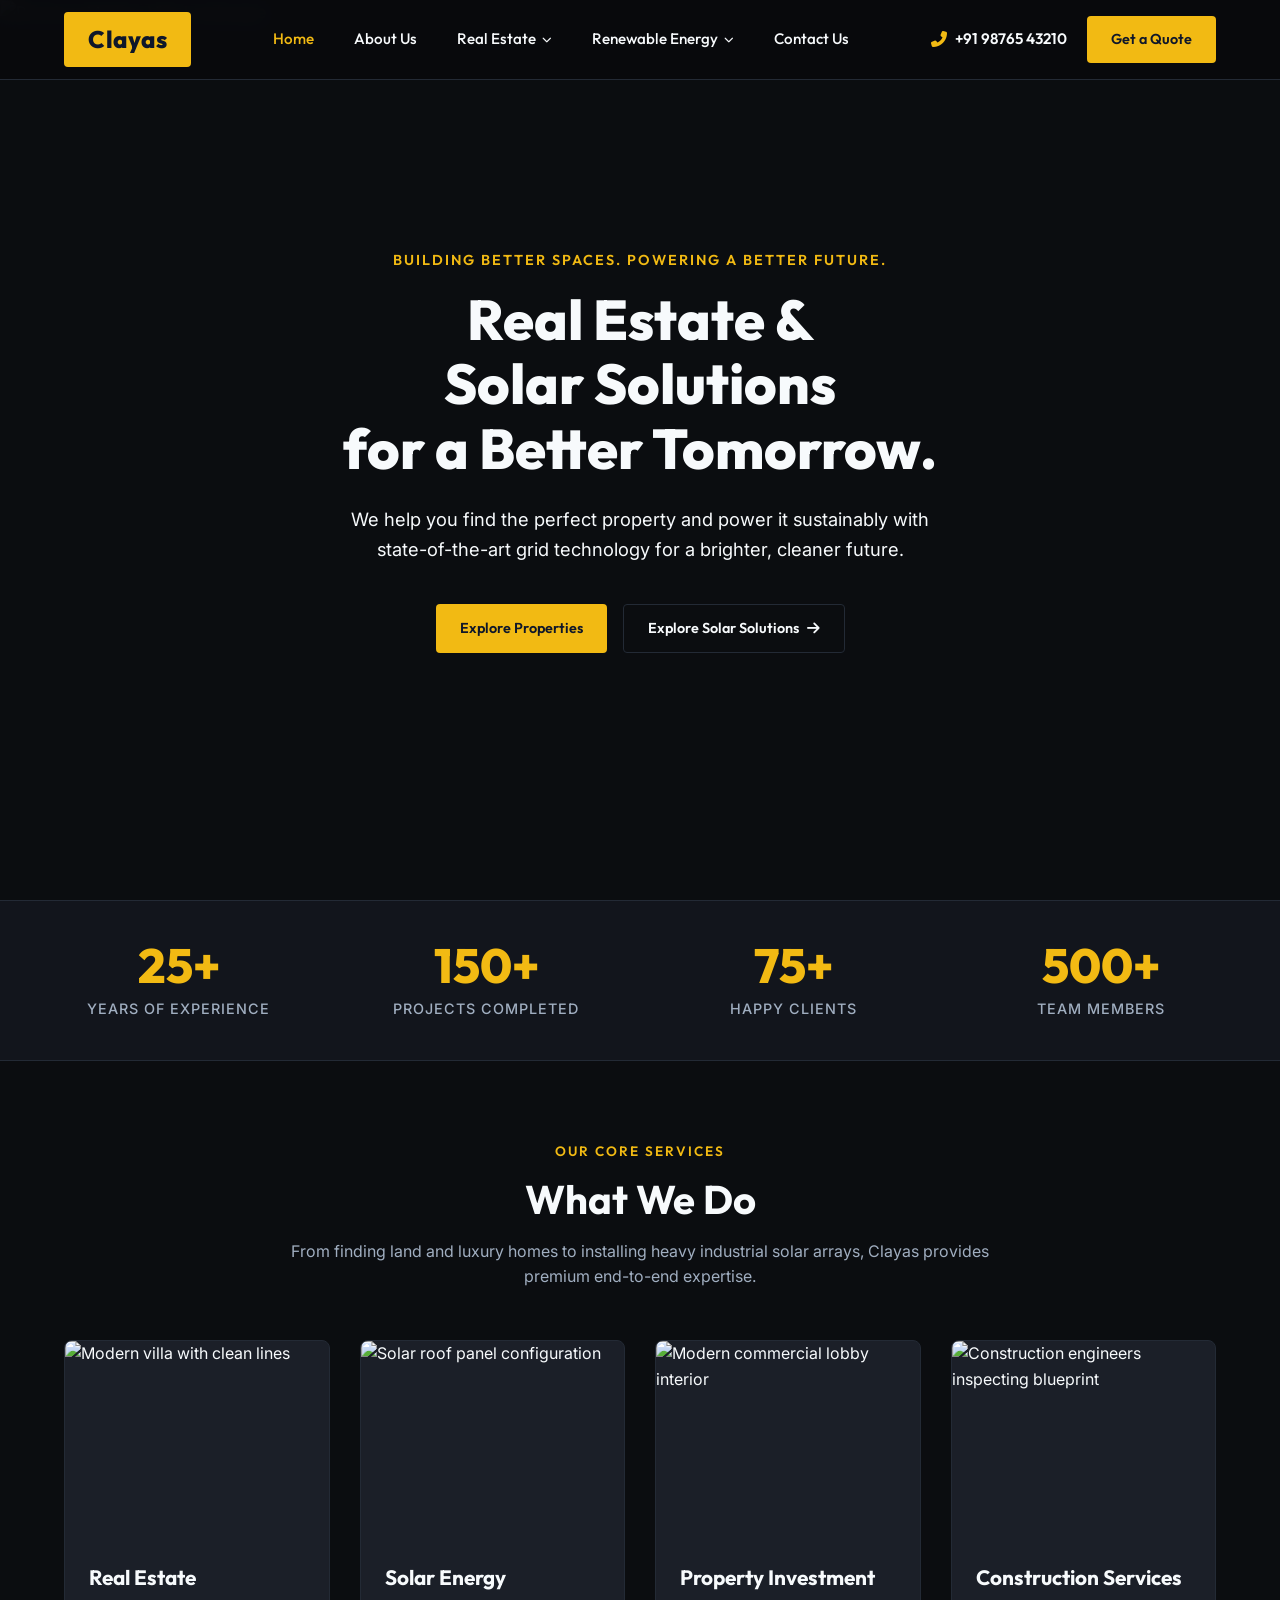
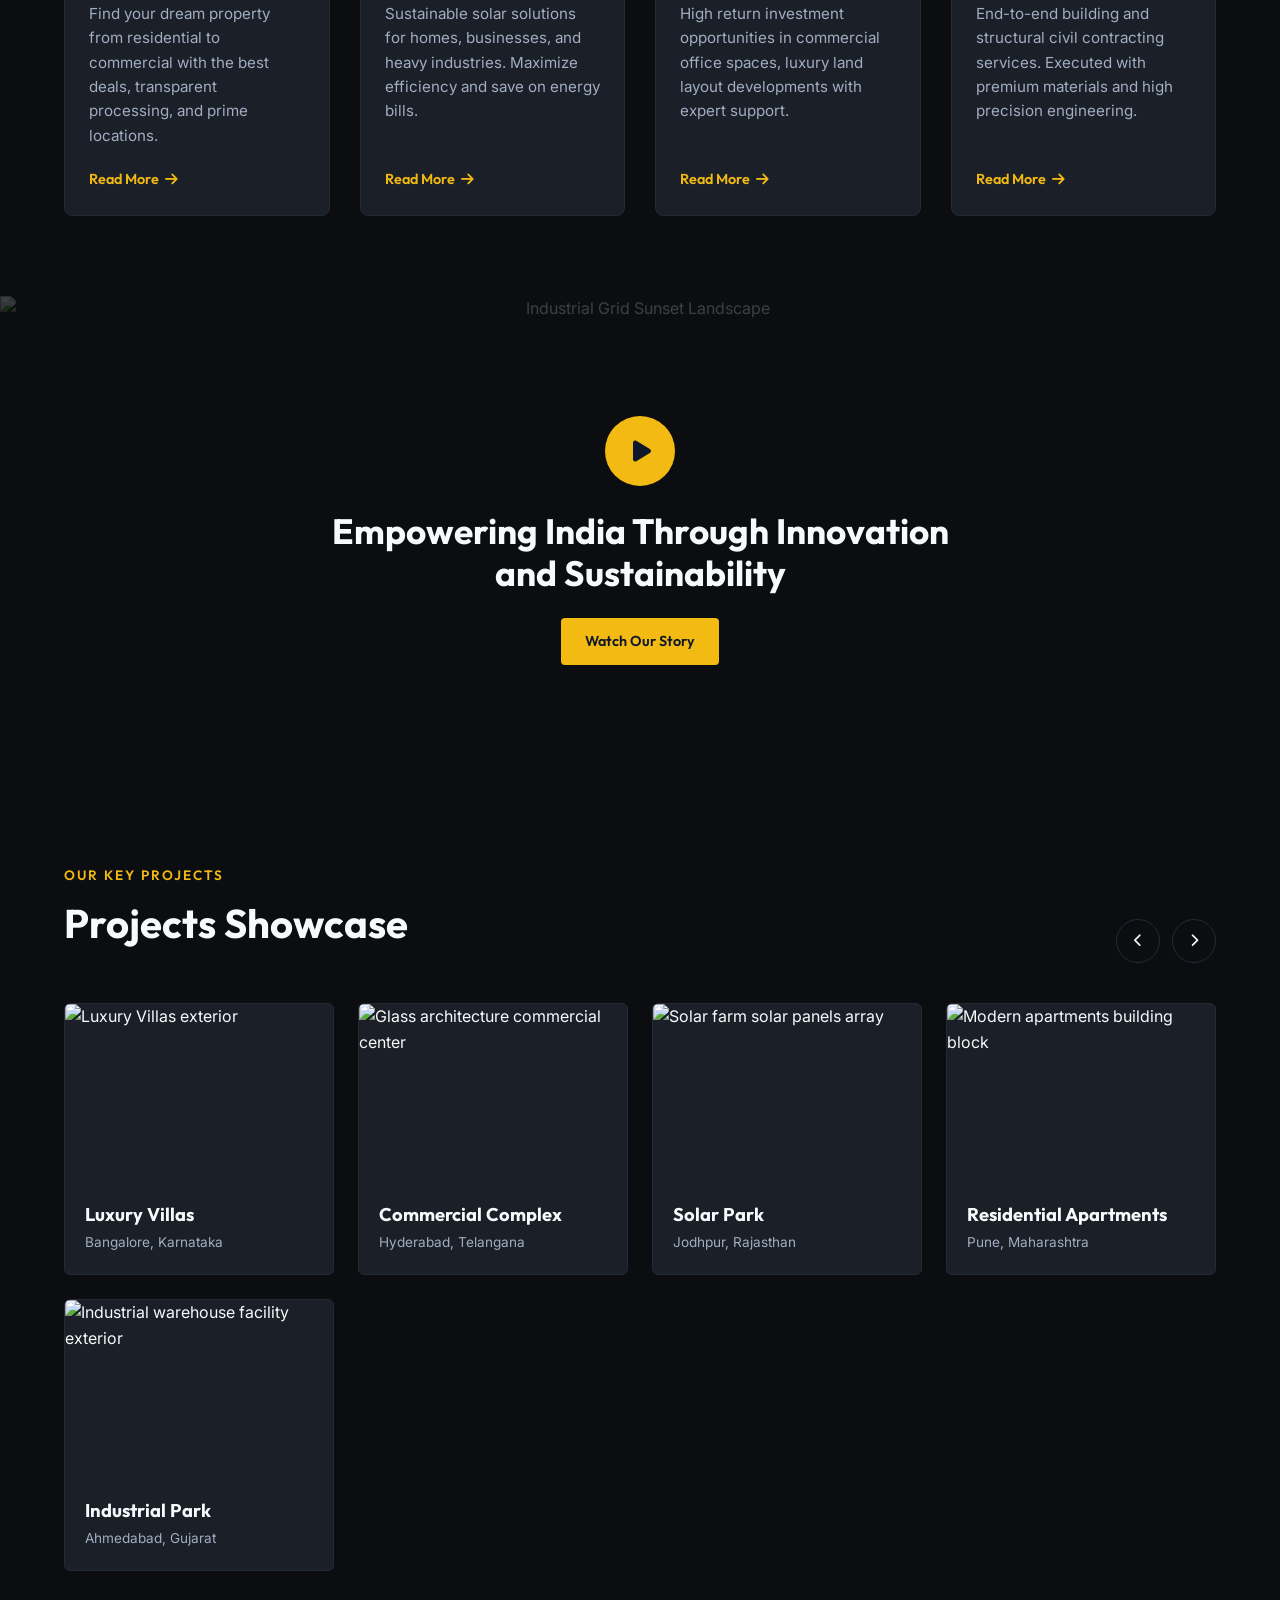
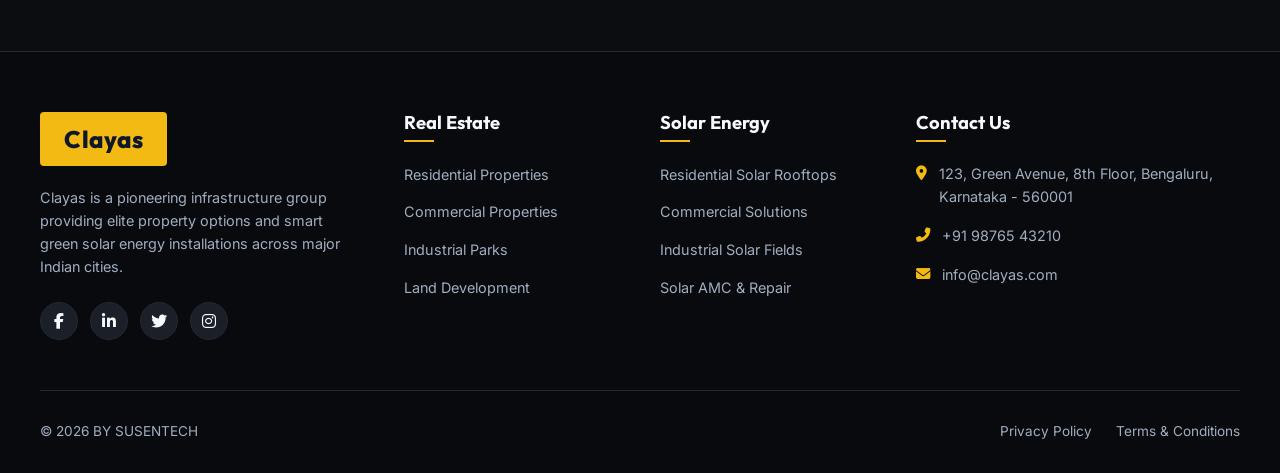
==== realestate/index.html @ ecdae753 "Add files via upload" ====
<!DOCTYPE html>
<html lang="en">

<head>
  <meta charset="UTF-8">
  <meta name="viewport" content="width=device-width, initial-scale=1.0">
  <title>Clayas - Real Estate & Solar Solutions</title>
  <meta name="description"
    content="Clayas specializes in premium real estate developments and sustainable solar energy solutions for residential, commercial, and industrial projects.">

  <!-- CSS Stylesheets -->
  <link rel="stylesheet" href="css/style.css">

  <!-- FontAwesome Icons -->
  <link rel="stylesheet" href="https://cdnjs.cloudflare.com/ajax/libs/font-awesome/6.4.0/css/all.min.css">
</head>

<body>

  <!-- Navigation Header -->
  <header>
    <div class="header-container">
      <!-- Logo Block -->
      <a href="index.html" class="logo" id="header-logo">Clayas</a>

      <!-- Navigation Menu -->
      <nav class="nav-menu" id="nav-menu">
        <ul class="nav-list">
          <li class="nav-item"><a href="index.html" class="nav-link active" id="menu-home">Home</a></li>
          <li class="nav-item"><a href="about.html" class="nav-link" id="menu-about">About Us</a></li>

          <!-- Real Estate Dropdown -->
          <li class="nav-item has-dropdown">
            <span class="nav-link" id="menu-realestate">Real Estate <i
                class="fas fa-chevron-down dropdown-arrow"></i></span>
            <ul class="dropdown-menu">
              <li class="dropdown-item"><a href="residential-properties.html" id="submenu-re-res">Residential</a></li>
              <li class="dropdown-item"><a href="commercial-properties.html" id="submenu-re-com">Commercial</a></li>
              <li class="dropdown-item"><a href="industrial-properties.html" id="submenu-re-ind">Industrial</a></li>
              <li class="dropdown-item"><a href="land-development.html" id="submenu-re-land">Land Development</a></li>
            </ul>
          </li>

          <!-- Solar Panels Dropdown -->
          <li class="nav-item has-dropdown">
            <span class="nav-link" id="menu-solar">Renewable Energy<i class="fas fa-chevron-down dropdown-arrow">
              </i></span>
            <ul class="dropdown-menu">
              <li class="dropdown-item"><a href="residential-solar.html" id="submenu-sol-res">Residential Solar</a></li>
              <li class="dropdown-item"><a href="commercial-solar.html" id="submenu-sol-com">Commercial Solar</a></li>
              <li class="dropdown-item"><a href="industrial-solar.html" id="submenu-sol-ind">Industrial Solar</a></li>
              <li class="dropdown-item"><a href="solar-maintenance.html" id="submenu-sol-maint">Solar Maintenance</a>
              </li>
            </ul>
          </li>

          <li class="nav-item"><a href="contact.html" class="nav-link" id="menu-contact">Contact Us</a></li>
        </ul>
      </nav>

      <!-- Right Nav Buttons (Desktop) -->
      <div class="right-nav">
        <a href="tel:+919876543210" class="phone-link" id="phone-nav"><i class="fas fa-phone-alt"></i> +91 98765
          43210</a>
        <a href="contact.html" class="btn btn-gold" id="cta-quote-nav">Get a Quote</a>
      </div>

      <!-- Mobile Nav Toggle Hamburger -->
      <button class="mobile-nav-toggle" id="mobile-nav-toggle" aria-label="Toggle Navigation">
        <span></span>
        <span></span>
        <span></span>
      </button>
    </div>
  </header>

  <!-- Hero Section with slider -->
  <section class="hero section-full">
    <div class="hero-slider">
      <div class="slider-slide active">
        <img src="https://images.unsplash.com/photo-1600585154340-be6161a56a0c?auto=format&fit=crop&w=1600&q=80"
          alt="Premium Modern Villa Landscape">
      </div>
      <div class="slider-slide">
        <img src="https://images.unsplash.com/photo-1508514177221-188b1cf16e9d?auto=format&fit=crop&w=1600&q=80"
          alt="Commercial Solar Power Array">
      </div>
      <div class="slider-slide">
        <img src="https://images.unsplash.com/photo-1486406146926-c627a92ad1ab?auto=format&fit=crop&w=1600&q=80"
          alt="Modern High-Rise Office Tower">
      </div>
    </div>

    <div class="hero-content">
      <span class="hero-tag">Building Better Spaces. Powering A Better Future.</span>
      <h1 class="hero-title">Real Estate &<br>Solar Solutions<br>for a Better Tomorrow.</h1>
      <p class="hero-desc">We help you find the perfect property and power it sustainably with state-of-the-art grid
        technology for a brighter, cleaner future.</p>
      <div class="hero-btns">
        <a href="real-estate.html" class="btn btn-gold" id="hero-btn-re">Explore Properties</a>
        <a href="solar-panels.html" class="btn btn-outline" id="hero-btn-solar">Explore Solar Solutions <i
            class="fas fa-arrow-right"></i></a>
      </div>
    </div>
  </section>

  <!-- Stats Banner -->
  <section class="stats-banner section-full">
    <div class="stats-grid">
      <div class="stat-card">
        <span class="stat-number">25+</span>
        <span class="stat-label">Years of Experience</span>
      </div>
      <div class="stat-card">
        <span class="stat-number">150+</span>
        <span class="stat-label">Projects Completed</span>
      </div>
      <div class="stat-card">
        <span class="stat-number">75+</span>
        <span class="stat-label">Happy Clients</span>
      </div>
      <div class="stat-card">
        <span class="stat-number">500+</span>
        <span class="stat-label">Team Members</span>
      </div>
    </div>
  </section>

  <!-- Core Services Section -->
  <section id="services">
    <div class="section-header">
      <span class="section-subtitle">Our Core Services</span>
      <h2 class="section-title">What We Do</h2>
      <p>From finding land and luxury homes to installing heavy industrial solar arrays, Clayas provides premium
        end-to-end expertise.</p>
    </div>

    <div class="services-grid">
      <!-- Service 1 -->
      <div class="service-card">
        <div class="service-img-wrapper">
          <img src="https://images.unsplash.com/photo-1600596542815-ffad4c1539a9?auto=format&fit=crop&w=600&q=80"
            alt="Modern villa with clean lines">
        </div>
        <div class="service-body">
          <h3 class="service-title">Real Estate</h3>
          <p>Find your dream property from residential to commercial with the best deals, transparent processing, and
            prime locations.</p>
          <a href="real-estate.html" class="service-link">Read More <i class="fas fa-arrow-right"></i></a>
        </div>
      </div>

      <!-- Service 2 -->
      <div class="service-card">
        <div class="service-img-wrapper">
          <img src="https://images.unsplash.com/photo-1613665813446-82a78c468a1d?auto=format&fit=crop&w=600&q=80"
            alt="Solar roof panel configuration">
        </div>
        <div class="service-body">
          <h3 class="service-title">Solar Energy</h3>
          <p>Sustainable solar solutions for homes, businesses, and heavy industries. Maximize efficiency and save on
            energy bills.</p>
          <a href="solar-panels.html" class="service-link">Read More <i class="fas fa-arrow-right"></i></a>
        </div>
      </div>

      <!-- Service 3 -->
      <div class="service-card">
        <div class="service-img-wrapper">
          <img src="https://images.unsplash.com/photo-1497366216548-37526070297c?auto=format&fit=crop&w=600&q=80"
            alt="Modern commercial lobby interior">
        </div>
        <div class="service-body">
          <h3 class="service-title">Property Investment</h3>
          <p>High return investment opportunities in commercial office spaces, luxury land layout developments with
            expert support.</p>
          <a href="real-estate.html#commercial" class="service-link">Read More <i class="fas fa-arrow-right"></i></a>
        </div>
      </div>

      <!-- Service 4 -->
      <div class="service-card">
        <div class="service-img-wrapper">
          <img src="https://images.unsplash.com/photo-1541888946425-d81bb19240f5?auto=format&fit=crop&w=600&q=80"
            alt="Construction engineers inspecting blueprint">
        </div>
        <div class="service-body">
          <h3 class="service-title">Construction Services</h3>
          <p>End-to-end building and structural civil contracting services. Executed with premium materials and high
            precision engineering.</p>
          <a href="about.html#journey" class="service-link">Read More <i class="fas fa-arrow-right"></i></a>
        </div>
      </div>
    </div>
  </section>

  <!-- Middle Banner Video Call to Action -->
  <section class="mid-banner section-full">
    <div class="mid-banner-bg">
      <img src="https://images.unsplash.com/photo-1473341304170-971dccb5ac1e?auto=format&fit=crop&w=1600&q=80"
        alt="Industrial Grid Sunset Landscape">
    </div>
    <div class="mid-banner-content">
      <div class="play-btn" aria-label="Play Corporate Video" onclick="alert('Playing Clayas showcase video...')">
        <i class="fas fa-play"></i>
      </div>
      <h2 class="mid-banner-title">Empowering India Through Innovation<br>and Sustainability</h2>
      <a href="contact.html" class="btn btn-gold">Watch Our Story</a>
    </div>
  </section>

  <!-- Key Projects Section -->
  <section id="projects">
    <div class="projects-header">
      <div class="section-header">
        <span class="section-subtitle">Our Key Projects</span>
        <h2 class="section-title">Projects Showcase</h2>
      </div>
      <div class="projects-nav">
        <button class="proj-btn" aria-label="Previous Project" onclick="alert('Previous project slide')"><i
            class="fas fa-chevron-left"></i></button>
        <button class="proj-btn" aria-label="Next Project" onclick="alert('Next project slide')"><i
            class="fas fa-chevron-right"></i></button>
      </div>
    </div>

    <div class="projects-grid">
      <!-- Project 1 -->
      <div class="project-card">
        <div class="project-img-wrapper">
          <img src="https://images.unsplash.com/photo-1600585154526-990dced4db0d?auto=format&fit=crop&w=600&q=80"
            alt="Luxury Villas exterior">
        </div>
        <div class="project-info">
          <h3 class="project-title">Luxury Villas</h3>
          <p class="project-location">Bangalore, Karnataka</p>
        </div>
      </div>

      <!-- Project 2 -->
      <div class="project-card">
        <div class="project-img-wrapper">
          <img src="https://images.unsplash.com/photo-1486406146926-c627a92ad1ab?auto=format&fit=crop&w=600&q=80"
            alt="Glass architecture commercial center">
        </div>
        <div class="project-info">
          <h3 class="project-title">Commercial Complex</h3>
          <p class="project-location">Hyderabad, Telangana</p>
        </div>
      </div>

      <!-- Project 3 -->
      <div class="project-card">
        <div class="project-img-wrapper">
          <img src="https://images.unsplash.com/photo-1509391366360-2e959784a276?auto=format&fit=crop&w=600&q=80"
            alt="Solar farm solar panels array">
        </div>
        <div class="project-info">
          <h3 class="project-title">Solar Park</h3>
          <p class="project-location">Jodhpur, Rajasthan</p>
        </div>
      </div>

      <!-- Project 4 -->
      <div class="project-card">
        <div class="project-img-wrapper">
          <img src="https://images.unsplash.com/photo-1545324418-cc1a3fa10c00?auto=format&fit=crop&w=600&q=80"
            alt="Modern apartments building block">
        </div>
        <div class="project-info">
          <h3 class="project-title">Residential Apartments</h3>
          <p class="project-location">Pune, Maharashtra</p>
        </div>
      </div>

      <!-- Project 5 -->
      <div class="project-card">
        <div class="project-img-wrapper">
          <img src="https://images.unsplash.com/photo-1586528116311-ad8dd3c8310d?auto=format&fit=crop&w=600&q=80"
            alt="Industrial warehouse facility exterior">
        </div>
        <div class="project-info">
          <h3 class="project-title">Industrial Park</h3>
          <p class="project-location">Ahmedabad, Gujarat</p>
        </div>
      </div>
    </div>
  </section>

  <!-- Footer Section -->
  <footer>
    <div class="footer-container">
      <!-- Col 1: About -->
      <div class="footer-col footer-about">
        <a href="index.html" class="logo" id="footer-logo">Clayas</a>
        <p>Clayas is a pioneering infrastructure group providing elite property options and smart green solar energy
          installations across major Indian cities.</p>
        <div class="social-links">
          <a href="#" class="social-link" aria-label="Facebook"><i class="fab fa-facebook-f"></i></a>
          <a href="#" class="social-link" aria-label="LinkedIn"><i class="fab fa-linkedin-in"></i></a>
          <a href="#" class="social-link" aria-label="Twitter"><i class="fab fa-twitter"></i></a>
          <a href="#" class="social-link" aria-label="Instagram"><i class="fab fa-instagram"></i></a>
        </div>
      </div>

      <!-- Col 2: Real Estate Links -->
      <div class="footer-col">
        <h3>Real Estate</h3>
        <ul class="footer-links">
          <li><a href="residential-properties.html">Residential Properties</a></li>
          <li><a href="commercial-properties.html">Commercial Properties</a></li>
          <li><a href="industrial-properties.html">Industrial Parks</a></li>
          <li><a href="land-development.html">Land Development</a></li>
        </ul>
      </div>

      <!-- Col 3: Solar Links -->
      <div class="footer-col">
        <h3>Solar Energy</h3>
        <ul class="footer-links">
          <li><a href="residential-solar.html">Residential Solar Rooftops</a></li>
          <li><a href="commercial-solar.html">Commercial Solutions</a></li>
          <li><a href="industrial-solar.html">Industrial Solar Fields</a></li>
          <li><a href="solar-maintenance.html">Solar AMC & Repair</a></li>
        </ul>
      </div>

      <!-- Col 4: Contact details -->
      <div class="footer-col">
        <h3>Contact Us</h3>
        <div class="footer-contact-info">
          <div class="footer-contact-item">
            <i class="fas fa-map-marker-alt"></i>
            <p>123, Green Avenue, 8th Floor, Bengaluru, Karnataka - 560001</p>
          </div>
          <div class="footer-contact-item">
            <i class="fas fa-phone-alt"></i>
            <p>+91 98765 43210</p>
          </div>
          <div class="footer-contact-item">
            <i class="fas fa-envelope"></i>
            <p>info@clayas.com</p>
          </div>
        </div>
      </div>
    </div>

    <!-- Footer Bottom -->
    <div class="footer-bottom">
      <p class="copyright">&copy; 2026 BY SUSENTECH</p>
      <div class="footer-bottom-links">
        <a href="#">Privacy Policy</a>
        <a href="#">Terms & Conditions</a>
      </div>
    </div>
  </footer>

  <!-- Scripts -->
  <script src="js/script.js"></script>
</body>

</html>
---- realestate/css/style.css ----
/* 
   Clayas - Global Stylesheet
   Design System: Dark Mode with Premium Gold/Yellow Accents
*/

@import url('https://fonts.googleapis.com/css2?family=Inter:wght@300;400;500;600;700&family=Outfit:wght@400;500;600;700;800&display=swap');

/* CSS Variables */
:root {
  --bg-primary: #0b0d10;      /* Deep dark background */
  --bg-secondary: #12151c;    /* Card & alternative section background */
  --bg-card: #1b1f28;         /* Inside card/elements background */
  --bg-nav: #090a0d;          /* Header background */
  
  --accent-gold: #f2ba13;     /* Main Clayas Brand Yellow/Gold */
  --accent-gold-hover: #d19e0a;
  --accent-gold-rgb: 242, 186, 19;
  
  --text-light: #f7fafc;      /* Primary text */
  --text-muted: #a0aec0;      /* Secondary text */
  --text-dark: #0f172a;       /* Dark text for gold elements */
  
  --border-color: #232a35;
  --border-glow: rgba(242, 186, 19, 0.15);
  
  --font-heading: 'Outfit', sans-serif;
  --font-body: 'Inter', sans-serif;
  
  --transition-fast: 0.2s ease;
  --transition-normal: 0.3s cubic-bezier(0.4, 0, 0.2, 1);
  --transition-slow: 0.5s ease;
  
  --max-width: 1200px;
  --header-height: 80px;
}

/* Resets */
*, *::before, *::after {
  box-sizing: border-box;
  margin: 0;
  padding: 0;
}

html {
  scroll-behavior: smooth;
  font-size: 16px;
}

body {
  background-color: var(--bg-primary);
  color: var(--text-light);
  font-family: var(--font-body);
  line-height: 1.6;
  overflow-x: hidden;
}

/* Scrollbar */
::-webkit-scrollbar {
  width: 8px;
}
::-webkit-scrollbar-track {
  background: var(--bg-primary);
}
::-webkit-scrollbar-thumb {
  background: var(--border-color);
  border-radius: 4px;
}
::-webkit-scrollbar-thumb:hover {
  background: var(--accent-gold);
}

/* Typography */
h1, h2, h3, h4, h5, h6 {
  font-family: var(--font-heading);
  font-weight: 700;
  line-height: 1.2;
  color: var(--text-light);
}

a {
  color: inherit;
  text-decoration: none;
  transition: var(--transition-fast);
}

p {
  color: var(--text-muted);
}

ul {
  list-style: none;
}

img {
  max-width: 100%;
  height: auto;
  display: block;
}

/* Header & Navigation */
header {
  position: fixed;
  top: 0;
  left: 0;
  width: 100%;
  height: var(--header-height);
  background-color: rgba(9, 10, 13, 0.95);
  backdrop-filter: blur(10px);
  -webkit-backdrop-filter: blur(10px);
  border-bottom: 1px solid var(--border-color);
  z-index: 1000;
}

.header-container {
  max-width: var(--max-width);
  margin: 0 auto;
  height: 100%;
  display: flex;
  justify-content: space-between;
  align-items: center;
  padding: 0 24px;
}

/* Logo Block */
.logo {
  background-color: var(--accent-gold);
  color: var(--text-dark);
  font-family: var(--font-heading);
  font-weight: 800;
  font-size: 1.5rem;
  padding: 8px 24px;
  border-radius: 4px;
  letter-spacing: 0.5px;
  display: inline-flex;
  align-items: center;
  justify-content: center;
  transition: transform var(--transition-fast);
}

.logo:hover {
  transform: translateY(-2px);
}

/* Nav Menu */
.nav-menu {
  display: flex;
  align-items: center;
  height: 100%;
}

.nav-list {
  display: flex;
  align-items: center;
  height: 100%;
  gap: 8px;
}

.nav-item {
  position: relative;
  height: 100%;
  display: flex;
  align-items: center;
}

.nav-link {
  font-family: var(--font-heading);
  font-weight: 500;
  font-size: 0.95rem;
  padding: 10px 16px;
  border-radius: 4px;
  display: flex;
  align-items: center;
  gap: 6px;
  cursor: pointer;
}

.nav-link:hover, .nav-link.active {
  color: var(--accent-gold);
}

/* Submenu / Dropdown */
.nav-item:hover .dropdown-menu {
  opacity: 1;
  visibility: visible;
  transform: translateY(0);
}

.dropdown-menu {
  position: absolute;
  top: calc(var(--header-height) - 10px);
  left: 0;
  width: 260px;
  background-color: var(--bg-card);
  border: 1px solid var(--border-color);
  border-radius: 6px;
  padding: 12px 0;
  opacity: 0;
  visibility: hidden;
  transform: translateY(10px);
  transition: opacity var(--transition-normal), transform var(--transition-normal), visibility var(--transition-normal);
  z-index: 1010;
  box-shadow: 0 10px 25px rgba(0,0,0,0.5);
  box-shadow: 0 0 20px var(--border-glow);
}

.dropdown-item a {
  display: flex;
  align-items: center;
  padding: 10px 20px;
  font-size: 0.9rem;
  font-family: var(--font-heading);
  font-weight: 500;
  transition: var(--transition-fast);
}

.dropdown-item a:hover {
  background-color: rgba(242, 186, 19, 0.08);
  color: var(--accent-gold);
  padding-left: 24px;
}

.dropdown-arrow {
  font-size: 0.6rem;
  transition: transform var(--transition-fast);
}

.nav-item:hover .dropdown-arrow {
  transform: rotate(180deg);
}

/* Right Nav Block (Phone & CTA) */
.right-nav {
  display: flex;
  align-items: center;
  gap: 20px;
}

.phone-link {
  display: flex;
  align-items: center;
  gap: 8px;
  font-family: var(--font-heading);
  font-weight: 600;
  font-size: 0.95rem;
  color: var(--text-light);
}

.phone-link i {
  color: var(--accent-gold);
  font-size: 1rem;
}

.phone-link:hover {
  color: var(--accent-gold);
}

/* Buttons */
.btn {
  display: inline-flex;
  align-items: center;
  justify-content: center;
  gap: 8px;
  padding: 12px 24px;
  border-radius: 4px;
  font-family: var(--font-heading);
  font-weight: 600;
  font-size: 0.9rem;
  cursor: pointer;
  transition: var(--transition-normal);
  border: none;
}

.btn-gold {
  background-color: var(--accent-gold);
  color: var(--text-dark);
}

.btn-gold:hover {
  background-color: var(--accent-gold-hover);
  transform: translateY(-2px);
  box-shadow: 0 4px 15px rgba(242, 186, 19, 0.3);
}

.btn-outline {
  background-color: transparent;
  color: var(--text-light);
  border: 1px solid var(--border-color);
}

.btn-outline:hover {
  border-color: var(--accent-gold);
  color: var(--accent-gold);
  transform: translateY(-2px);
}

/* Mobile Toggle Hamburger */
.mobile-nav-toggle {
  display: none;
  flex-direction: column;
  justify-content: space-between;
  width: 24px;
  height: 18px;
  background: transparent;
  border: none;
  cursor: pointer;
  z-index: 1100;
}

.mobile-nav-toggle span {
  width: 100%;
  height: 2px;
  background-color: var(--text-light);
  border-radius: 2px;
  transition: var(--transition-normal);
}

.mobile-nav-toggle.open span:nth-child(1) {
  transform: translateY(8px) rotate(45deg);
}

.mobile-nav-toggle.open span:nth-child(2) {
  opacity: 0;
}

.mobile-nav-toggle.open span:nth-child(3) {
  transform: translateY(-8px) rotate(-45deg);
}

/* Base Layout Sections */
section {
  padding: 80px 24px;
  max-width: var(--max-width);
  margin: 0 auto;
}

.section-full {
  max-width: 100%;
  padding-left: 0;
  padding-right: 0;
}

.section-header {
  text-align: center;
  max-width: 700px;
  margin: 0 auto 50px auto;
}

.section-subtitle {
  color: var(--accent-gold);
  font-family: var(--font-heading);
  text-transform: uppercase;
  font-size: 0.85rem;
  letter-spacing: 2px;
  font-weight: 600;
  margin-bottom: 12px;
  display: block;
}

.section-title {
  font-size: 2.5rem;
  margin-bottom: 16px;
  font-weight: 700;
}

/* Hero Elements & Sliders */
.hero {
  position: relative;
  height: 100vh;
  min-height: 600px;
  display: flex;
  align-items: center;
  padding-top: var(--header-height);
  overflow: hidden;
}

.hero-slider {
  position: absolute;
  top: 0;
  left: 0;
  width: 100%;
  height: 100%;
  z-index: 1;
}

.slider-slide {
  position: absolute;
  top: 0;
  left: 0;
  width: 100%;
  height: 100%;
  opacity: 0;
  transition: opacity 1s ease-in-out;
}

.slider-slide.active {
  opacity: 1;
}

.slider-slide img {
  width: 100%;
  height: 100%;
  object-fit: cover;
  filter: brightness(0.35); /* Darken images for visual overlay clarity */
}

.hero-content {
  position: relative;
  z-index: 10;
  max-width: 800px;
  margin-left: auto;
  margin-right: auto;
  text-align: center;
  padding: 0 24px;
}

.hero-tag {
  color: var(--accent-gold);
  text-transform: uppercase;
  letter-spacing: 2px;
  font-family: var(--font-heading);
  font-weight: 600;
  font-size: 0.9rem;
  margin-bottom: 16px;
  display: inline-block;
}

.hero-title {
  font-size: 3.5rem;
  font-weight: 800;
  line-height: 1.15;
  margin-bottom: 24px;
  animation: slideInUp 0.8s ease-out forwards;
}

.hero-desc {
  font-size: 1.15rem;
  color: var(--text-light);
  opacity: 0.9;
  margin-bottom: 40px;
  max-width: 600px;
  margin-left: auto;
  margin-right: auto;
  animation: slideInUp 1s ease-out forwards;
}

.hero-btns {
  display: flex;
  justify-content: center;
  gap: 16px;
  animation: slideInUp 1.2s ease-out forwards;
}

/* Stats Section */
.stats-banner {
  background-color: var(--bg-secondary);
  border-top: 1px solid var(--border-color);
  border-bottom: 1px solid var(--border-color);
  padding: 40px 24px;
}

.stats-grid {
  max-width: var(--max-width);
  margin: 0 auto;
  display: grid;
  grid-template-columns: repeat(4, 1fr);
  gap: 30px;
  text-align: center;
}

.stat-card {
  display: flex;
  flex-direction: column;
  align-items: center;
}

.stat-number {
  font-family: var(--font-heading);
  font-size: 3rem;
  font-weight: 800;
  color: var(--accent-gold);
  line-height: 1;
  margin-bottom: 8px;
}

.stat-label {
  font-size: 0.9rem;
  text-transform: uppercase;
  letter-spacing: 1px;
  font-weight: 500;
  color: var(--text-muted);
}

/* Services Grids & Cards */
.services-grid {
  display: grid;
  grid-template-columns: repeat(auto-fit, minmax(260px, 1fr));
  gap: 30px;
}

.service-card {
  background-color: var(--bg-card);
  border: 1px solid var(--border-color);
  border-radius: 8px;
  overflow: hidden;
  transition: transform var(--transition-normal), border-color var(--transition-normal);
  display: flex;
  flex-direction: column;
  height: 100%;
}

.service-card:hover {
  transform: translateY(-8px);
  border-color: var(--accent-gold);
}

.service-img-wrapper {
  position: relative;
  height: 200px;
  overflow: hidden;
}

.service-img-wrapper img {
  width: 100%;
  height: 100%;
  object-fit: cover;
  transition: transform var(--transition-slow);
}

.service-card:hover .service-img-wrapper img {
  transform: scale(1.1);
}

.service-body {
  padding: 24px;
  flex-grow: 1;
  display: flex;
  flex-direction: column;
}

.service-title {
  font-size: 1.3rem;
  margin-bottom: 12px;
}

.service-body p {
  font-size: 0.95rem;
  margin-bottom: 20px;
  flex-grow: 1;
}

.service-link {
  color: var(--accent-gold);
  font-family: var(--font-heading);
  font-weight: 600;
  font-size: 0.9rem;
  display: inline-flex;
  align-items: center;
  gap: 6px;
}

.service-link:hover {
  color: var(--text-light);
}

/* Mid-banner / Call To Action banner */
.mid-banner {
  position: relative;
  padding: 120px 24px;
  display: flex;
  align-items: center;
  justify-content: center;
  text-align: center;
  overflow: hidden;
}

.mid-banner-bg {
  position: absolute;
  top: 0;
  left: 0;
  width: 100%;
  height: 100%;
  z-index: 1;
}

.mid-banner-bg img {
  width: 100%;
  height: 100%;
  object-fit: cover;
  filter: brightness(0.25);
}

.mid-banner-content {
  position: relative;
  z-index: 10;
  max-width: 800px;
}

.play-btn {
  width: 70px;
  height: 70px;
  background-color: var(--accent-gold);
  color: var(--text-dark);
  border-radius: 50%;
  display: inline-flex;
  align-items: center;
  justify-content: center;
  margin-bottom: 24px;
  cursor: pointer;
  transition: transform var(--transition-normal), box-shadow var(--transition-normal);
  font-size: 1.5rem;
  box-shadow: 0 0 0 0 rgba(242, 186, 19, 0.4);
  animation: pulse 2s infinite;
}

.play-btn:hover {
  transform: scale(1.1);
  background-color: var(--text-light);
  color: var(--bg-primary);
}

.play-btn i {
  margin-left: 4px;
}

.mid-banner-title {
  font-size: 2.2rem;
  margin-bottom: 24px;
}

/* Projects Grid / Slider Section */
.projects-header {
  display: flex;
  justify-content: space-between;
  align-items: flex-end;
  margin-bottom: 40px;
}

.projects-header .section-header {
  text-align: left;
  margin: 0;
}

.projects-nav {
  display: flex;
  gap: 12px;
}

.proj-btn {
  width: 44px;
  height: 44px;
  border-radius: 50%;
  border: 1px solid var(--border-color);
  background: transparent;
  color: var(--text-light);
  display: flex;
  align-items: center;
  justify-content: center;
  cursor: pointer;
  transition: var(--transition-fast);
}

.proj-btn:hover {
  border-color: var(--accent-gold);
  color: var(--accent-gold);
  background-color: rgba(242, 186, 19, 0.05);
}

.projects-grid {
  display: grid;
  grid-template-columns: repeat(auto-fit, minmax(220px, 1fr));
  gap: 24px;
}

.project-card {
  background-color: var(--bg-card);
  border: 1px solid var(--border-color);
  border-radius: 6px;
  overflow: hidden;
  transition: var(--transition-normal);
}

.project-card:hover {
  border-color: var(--accent-gold);
  transform: translateY(-4px);
}

.project-img-wrapper {
  position: relative;
  height: 180px;
  overflow: hidden;
}

.project-img-wrapper img {
  width: 100%;
  height: 100%;
  object-fit: cover;
  transition: var(--transition-slow);
}

.project-card:hover .project-img-wrapper img {
  transform: scale(1.08);
}

.project-info {
  padding: 20px;
}

.project-title {
  font-size: 1.15rem;
  margin-bottom: 6px;
}

.project-location {
  font-size: 0.85rem;
  color: var(--text-muted);
}

/* About Journey Page Section */
.split-hero-container {
  display: grid;
  grid-template-columns: 1fr 1fr;
  gap: 60px;
  align-items: center;
}

.split-hero-img {
  position: relative;
  border-radius: 8px;
  overflow: hidden;
  box-shadow: 0 20px 40px rgba(0,0,0,0.5);
  box-shadow: 0 0 30px var(--border-glow);
}

.split-hero-img img {
  width: 100%;
  object-fit: cover;
  border-radius: 8px;
}

.floating-badge {
  position: absolute;
  bottom: 30px;
  right: 30px;
  background-color: var(--accent-gold);
  color: var(--text-dark);
  padding: 20px 30px;
  border-radius: 6px;
  font-family: var(--font-heading);
  text-align: center;
  box-shadow: 0 10px 30px rgba(0,0,0,0.3);
}

.floating-badge .number {
  font-size: 2.2rem;
  font-weight: 800;
  line-height: 1;
}

.floating-badge .text {
  font-size: 0.8rem;
  text-transform: uppercase;
  font-weight: 700;
  letter-spacing: 1px;
  margin-top: 4px;
}

.split-hero-text h1 {
  font-size: 3rem;
  margin-bottom: 24px;
}

.split-hero-text p {
  margin-bottom: 20px;
  font-size: 1.05rem;
}

/* Values Grid */
.values-grid {
  display: grid;
  grid-template-columns: repeat(4, 1fr);
  gap: 30px;
  margin-top: 40px;
}

.value-card {
  background-color: var(--bg-card);
  border: 1px solid var(--border-color);
  padding: 30px 24px;
  border-radius: 6px;
  transition: var(--transition-normal);
  text-align: left;
}

.value-card:hover {
  border-color: var(--accent-gold);
  transform: translateY(-5px);
}

.value-icon {
  width: 50px;
  height: 50px;
  border-radius: 6px;
  background-color: rgba(242, 186, 19, 0.1);
  color: var(--accent-gold);
  display: flex;
  align-items: center;
  justify-content: center;
  font-size: 1.4rem;
  margin-bottom: 20px;
}

.value-title {
  font-size: 1.25rem;
  margin-bottom: 12px;
}

.value-card p {
  font-size: 0.9rem;
}

/* Journey Layout */
.journey-container {
  display: grid;
  grid-template-columns: 1.1fr 0.9fr;
  gap: 60px;
  align-items: center;
}

.journey-text h2 {
  font-size: 2.2rem;
  margin-bottom: 24px;
}

.journey-text p {
  margin-bottom: 16px;
}

.journey-images {
  display: grid;
  grid-template-columns: 1fr 1fr;
  gap: 20px;
}

.journey-img-item {
  border-radius: 6px;
  overflow: hidden;
  box-shadow: 0 10px 25px rgba(0,0,0,0.3);
}

.journey-img-item img {
  width: 100%;
  height: 250px;
  object-fit: cover;
}

.journey-img-item.large {
  grid-column: span 2;
  height: 200px;
}

.journey-img-item.large img {
  height: 100%;
}

/* Real Estate Details Styles */
.re-hero {
  background: linear-gradient(rgba(11, 13, 16, 0.7), rgba(11, 13, 16, 0.75)), url('https://images.unsplash.com/photo-1545324418-cc1a3fa10c00?auto=format&fit=crop&w=1200&q=80');
  background-size: cover;
  background-position: center;
}

.solar-hero {
  background: linear-gradient(rgba(11, 13, 16, 0.75), rgba(11, 13, 16, 0.8)), url('https://images.unsplash.com/photo-1508514177221-188b1cf16e9d?auto=format&fit=crop&w=1200&q=80');
  background-size: cover;
  background-position: center;
}

.inner-hero {
  height: 60vh;
  min-height: 400px;
  display: flex;
  align-items: center;
  padding-top: var(--header-height);
  text-align: center;
  position: relative;
}

.inner-hero-container {
  max-width: 800px;
  margin: 0 auto;
  padding: 0 24px;
  position: relative;
  z-index: 10;
}

.inner-hero-title {
  font-size: 3.5rem;
  font-weight: 800;
  margin-bottom: 20px;
}

.inner-hero-desc {
  font-size: 1.15rem;
  color: var(--text-light);
  opacity: 0.9;
  max-width: 600px;
  margin: 0 auto 30px auto;
}

.re-services-grid {
  display: grid;
  grid-template-columns: repeat(4, 1fr);
  gap: 24px;
}

.re-service-card {
  background-color: var(--bg-card);
  border: 1px solid var(--border-color);
  border-radius: 6px;
  overflow: hidden;
  transition: var(--transition-normal);
}

.re-service-card:hover {
  border-color: var(--accent-gold);
  transform: translateY(-6px);
}

.re-service-img-wrap {
  position: relative;
  height: 220px;
  overflow: hidden;
}

.re-service-img-wrap img {
  width: 100%;
  height: 100%;
  object-fit: cover;
  transition: var(--transition-slow);
}

.re-service-card:hover .re-service-img-wrap img {
  transform: scale(1.08);
}

.re-service-info {
  padding: 24px;
}

.re-service-info h3 {
  font-size: 1.25rem;
  margin-bottom: 10px;
}

.re-service-info p {
  font-size: 0.9rem;
  margin-bottom: 16px;
}

/* Call To Action Banner styled card */
.cta-banner-card {
  background: linear-gradient(135deg, var(--bg-card) 0%, #171d28 100%);
  border: 1px solid var(--border-color);
  border-radius: 8px;
  padding: 60px;
  display: flex;
  justify-content: space-between;
  align-items: center;
  box-shadow: 0 15px 30px rgba(0,0,0,0.3);
  position: relative;
  overflow: hidden;
}

.cta-banner-card::after {
  content: '';
  position: absolute;
  top: 0;
  right: 0;
  width: 300px;
  height: 300px;
  background: radial-gradient(circle, rgba(242,186,19,0.05) 0%, transparent 70%);
  z-index: 1;
}

.cta-banner-left {
  max-width: 60%;
  position: relative;
  z-index: 5;
}

.cta-banner-left h2 {
  font-size: 2.2rem;
  margin-bottom: 12px;
}

.cta-banner-right {
  position: relative;
  z-index: 5;
}

/* Props Columns (Prime location, best value etc) */
.props-grid {
  display: grid;
  grid-template-columns: repeat(4, 1fr);
  gap: 24px;
}

.prop-card {
  background-color: var(--bg-secondary);
  border: 1px solid var(--border-color);
  padding: 24px;
  border-radius: 6px;
  display: flex;
  align-items: flex-start;
  gap: 16px;
  transition: border-color var(--transition-fast);
}

.prop-card:hover {
  border-color: var(--accent-gold);
}

.prop-icon {
  font-size: 1.5rem;
  color: var(--accent-gold);
  margin-top: 4px;
}

.prop-text h4 {
  font-size: 1.05rem;
  margin-bottom: 6px;
}

.prop-text p {
  font-size: 0.85rem;
}

/* Solar Panels Page styles */
.solar-benefits-grid {
  display: grid;
  grid-template-columns: repeat(5, 1fr);
  gap: 20px;
}

.solar-benefit-card {
  background-color: var(--bg-card);
  border: 1px solid var(--border-color);
  border-radius: 6px;
  padding: 24px 20px;
  text-align: center;
  transition: var(--transition-normal);
}

.solar-benefit-card:hover {
  border-color: var(--accent-gold);
  transform: translateY(-5px);
}

.solar-benefit-icon {
  width: 60px;
  height: 60px;
  border-radius: 50%;
  background-color: rgba(242,186,19,0.1);
  color: var(--accent-gold);
  display: flex;
  align-items: center;
  justify-content: center;
  margin: 0 auto 20px auto;
  font-size: 1.5rem;
}

.solar-benefit-card h3 {
  font-size: 1.1rem;
  margin-bottom: 10px;
}

.solar-benefit-card p {
  font-size: 0.85rem;
}

/* Contact Us Styles */
.contact-container {
  display: grid;
  grid-template-columns: 1fr 1.2fr;
  gap: 60px;
  align-items: flex-start;
}

.contact-info-wrap {
  padding-right: 20px;
}

.contact-info-title {
  font-size: 2.2rem;
  margin-bottom: 16px;
}

.contact-info-desc {
  font-size: 1rem;
  margin-bottom: 40px;
}

.contact-details-list {
  display: flex;
  flex-direction: column;
  gap: 30px;
  margin-bottom: 40px;
}

.contact-detail-item {
  display: flex;
  gap: 20px;
  align-items: flex-start;
}

.contact-detail-icon {
  width: 50px;
  height: 50px;
  border-radius: 6px;
  background-color: var(--bg-card);
  border: 1px solid var(--border-color);
  color: var(--accent-gold);
  display: flex;
  align-items: center;
  justify-content: center;
  font-size: 1.25rem;
  flex-shrink: 0;
}

.contact-detail-content h4 {
  font-size: 1rem;
  margin-bottom: 4px;
  color: var(--text-light);
}

.contact-detail-content p {
  font-size: 0.9rem;
}

/* Contact Form Card */
.contact-form-card {
  background-color: var(--bg-card);
  border: 1px solid var(--border-color);
  border-radius: 8px;
  padding: 40px;
  box-shadow: 0 15px 35px rgba(0,0,0,0.3);
}

.form-group {
  margin-bottom: 24px;
  position: relative;
}

.form-group label {
  display: block;
  font-family: var(--font-heading);
  font-size: 0.85rem;
  font-weight: 600;
  text-transform: uppercase;
  letter-spacing: 1px;
  margin-bottom: 8px;
  color: var(--text-light);
}

.form-control {
  width: 100%;
  background-color: var(--bg-primary);
  border: 1px solid var(--border-color);
  color: var(--text-light);
  padding: 14px 18px;
  border-radius: 4px;
  font-family: var(--font-body);
  font-size: 0.95rem;
  transition: var(--transition-fast);
}

.form-control:focus {
  outline: none;
  border-color: var(--accent-gold);
  box-shadow: 0 0 8px rgba(242, 186, 19, 0.2);
}

textarea.form-control {
  resize: vertical;
  min-height: 120px;
}

.form-submit-btn {
  width: 100%;
  padding: 14px;
}

/* Map Mockup style / Map Area */
.map-section {
  position: relative;
  height: 450px;
  border-radius: 8px;
  overflow: hidden;
  border: 1px solid var(--border-color);
}

.map-section img {
  width: 100%;
  height: 100%;
  object-fit: cover;
  filter: grayscale(1) invert(0.9) brightness(0.9);
}

.map-overlay-card {
  position: absolute;
  top: 30px;
  left: 30px;
  background-color: rgba(9, 10, 13, 0.9);
  border: 1px solid var(--border-color);
  padding: 24px;
  border-radius: 6px;
  backdrop-filter: blur(8px);
  -webkit-backdrop-filter: blur(8px);
  max-width: 320px;
}

.map-overlay-card h4 {
  color: var(--accent-gold);
  font-size: 1.1rem;
  margin-bottom: 6px;
}

.map-overlay-card p {
  font-size: 0.85rem;
  margin-bottom: 12px;
}

.map-pin {
  position: absolute;
  top: 50%;
  left: 55%;
  transform: translate(-50%, -50%);
  color: var(--accent-gold);
  font-size: 2.5rem;
  cursor: pointer;
  animation: bounce 2s infinite;
}

/* Footer Section */
footer {
  background-color: var(--bg-nav);
  border-top: 1px solid var(--border-color);
  padding: 60px 24px 30px 24px;
}

.footer-container {
  max-width: var(--max-width);
  margin: 0 auto;
  display: grid;
  grid-template-columns: 1.5fr 1fr 1fr 1.5fr;
  gap: 40px;
  margin-bottom: 50px;
}

.footer-about .logo {
  margin-bottom: 20px;
}

.footer-about p {
  font-size: 0.9rem;
  margin-bottom: 24px;
  max-width: 300px;
}

.social-links {
  display: flex;
  gap: 12px;
}

.social-link {
  width: 38px;
  height: 38px;
  border-radius: 50%;
  background-color: var(--bg-card);
  border: 1px solid var(--border-color);
  color: var(--text-light);
  display: flex;
  align-items: center;
  justify-content: center;
  transition: var(--transition-fast);
}

.social-link:hover {
  background-color: var(--accent-gold);
  color: var(--text-dark);
  border-color: var(--accent-gold);
  transform: translateY(-3px);
}

.footer-col h3 {
  font-size: 1.15rem;
  margin-bottom: 20px;
  position: relative;
  padding-bottom: 8px;
}

.footer-col h3::after {
  content: '';
  position: absolute;
  bottom: 0;
  left: 0;
  width: 30px;
  height: 2px;
  background-color: var(--accent-gold);
}

.footer-links {
  display: flex;
  flex-direction: column;
  gap: 12px;
}

.footer-links a {
  font-size: 0.9rem;
  color: var(--text-muted);
}

.footer-links a:hover {
  color: var(--accent-gold);
  padding-left: 6px;
}

.footer-contact-info {
  display: flex;
  flex-direction: column;
  gap: 16px;
}

.footer-contact-item {
  display: flex;
  gap: 12px;
  font-size: 0.9rem;
}

.footer-contact-item i {
  color: var(--accent-gold);
  margin-top: 4px;
}

.footer-contact-item p {
  color: var(--text-muted);
}

.footer-bottom {
  max-width: var(--max-width);
  margin: 0 auto;
  border-top: 1px solid var(--border-color);
  padding-top: 30px;
  display: flex;
  justify-content: space-between;
  align-items: center;
  flex-wrap: wrap;
  gap: 20px;
}

.copyright {
  font-size: 0.85rem;
  color: var(--text-muted);
}

.footer-bottom-links {
  display: flex;
  gap: 24px;
  font-size: 0.85rem;
  color: var(--text-muted);
}

.footer-bottom-links a:hover {
  color: var(--accent-gold);
}

/* Form success message popup */
.form-success-popup {
  position: fixed;
  bottom: 30px;
  right: 30px;
  background-color: var(--bg-card);
  border: 1px solid var(--accent-gold);
  border-left: 5px solid var(--accent-gold);
  padding: 20px 30px;
  border-radius: 4px;
  z-index: 2000;
  display: flex;
  align-items: center;
  gap: 16px;
  box-shadow: 0 10px 30px rgba(0,0,0,0.5);
  transform: translateY(100px);
  opacity: 0;
  visibility: hidden;
  transition: all 0.4s cubic-bezier(0.175, 0.885, 0.32, 1.275);
}

.form-success-popup.show {
  transform: translateY(0);
  opacity: 1;
  visibility: visible;
}

.success-popup-icon {
  font-size: 1.5rem;
  color: var(--accent-gold);
}

.success-popup-text h5 {
  font-size: 1rem;
  margin-bottom: 2px;
}

.success-popup-text p {
  font-size: 0.85rem;
}

/* Animations */
@keyframes slideInUp {
  from {
    opacity: 0;
    transform: translateY(30px);
  }
  to {
    opacity: 1;
    transform: translateY(0);
  }
}

@keyframes pulse {
  0% {
    box-shadow: 0 0 0 0 rgba(242, 186, 19, 0.4);
  }
  70% {
    box-shadow: 0 0 0 15px rgba(242, 186, 19, 0);
  }
  100% {
    box-shadow: 0 0 0 0 rgba(242, 186, 19, 0);
  }
}

@keyframes bounce {
  0%, 20%, 50%, 80%, 100% {
    transform: translate(-50%, -50%) translateY(0);
  }
  40% {
    transform: translate(-50%, -50%) translateY(-10px);
  }
  60% {
    transform: translate(-50%, -50%) translateY(-5px);
  }
}

/* Responsiveness Media Queries */

@media (max-width: 1024px) {
  .stats-grid {
    grid-template-columns: repeat(2, 1fr);
    gap: 30px;
  }
  
  .re-services-grid {
    grid-template-columns: repeat(2, 1fr);
  }
  
  .solar-benefits-grid {
    grid-template-columns: repeat(3, 1fr);
  }
  
  .props-grid {
    grid-template-columns: repeat(2, 1fr);
  }
  
  .footer-container {
    grid-template-columns: repeat(2, 1fr);
    gap: 30px;
  }
}

@media (max-width: 768px) {
  :root {
    --header-height: 70px;
  }
  
  section {
    padding: 60px 20px;
  }
  
  .section-title {
    font-size: 2rem;
  }
  
  .hero-title {
    font-size: 2.2rem;
  }
  
  .hero-desc {
    font-size: 1rem;
  }
  
  .hero-btns {
    flex-direction: column;
    align-items: center;
    gap: 12px;
    width: 100%;
  }
  
  .hero-btns .btn {
    width: 80%;
    max-width: 300px;
  }
  
  /* Mobile Navigation Menu */
  .mobile-nav-toggle {
    display: flex;
  }
  
  .nav-menu {
    position: fixed;
    top: var(--header-height);
    left: -100%;
    width: 100%;
    height: calc(100vh - var(--header-height));
    background-color: var(--bg-nav);
    border-top: 1px solid var(--border-color);
    flex-direction: column;
    align-items: flex-start;
    padding: 30px 24px;
    transition: left var(--transition-normal);
    overflow-y: auto;
    z-index: 999;
  }
  
  .nav-menu.open {
    left: 0;
  }
  
  .nav-list {
    flex-direction: column;
    align-items: flex-start;
    width: 100%;
    height: auto;
    gap: 0;
  }
  
  .nav-item {
    width: 100%;
    height: auto;
    flex-direction: column;
    align-items: flex-start;
    border-bottom: 1px solid var(--border-color);
  }
  
  .nav-link {
    width: 100%;
    padding: 16px 8px;
    justify-content: space-between;
    font-size: 1.1rem;
  }
  
  /* Mobile Accordion Dropdowns */
  .dropdown-menu {
    position: static;
    width: 100%;
    border: none;
    border-radius: 0;
    box-shadow: none;
    padding: 0 0 12px 16px;
    display: none; /* Controlled by JS accordion toggling */
    opacity: 1;
    visibility: visible;
    transform: none;
  }
  
  .dropdown-menu.active {
    display: block;
  }
  
  .dropdown-item a {
    padding: 10px 8px;
    font-size: 0.95rem;
  }
  
  .right-nav {
    display: none; /* Hide top bar elements on mobile or move them. We will hide them for a cleaner header, adding contact info inside mobile nav list */
  }
  
  /* Split sections mobile stack */
  .split-hero-container {
    grid-template-columns: 1fr;
    gap: 40px;
  }
  
  .split-hero-text {
    order: -1;
  }
  
  .split-hero-text h1 {
    font-size: 2.2rem;
  }
  
  .values-grid {
    grid-template-columns: repeat(2, 1fr);
  }
  
  .journey-container {
    grid-template-columns: 1fr;
    gap: 40px;
  }
  
  .journey-text {
    order: -1;
  }
  
  .re-services-grid {
    grid-template-columns: 1fr;
  }
  
  .cta-banner-card {
    flex-direction: column;
    padding: 40px 24px;
    text-align: center;
    gap: 30px;
  }
  
  .cta-banner-left {
    max-width: 100%;
  }
  
  .cta-banner-left h2 {
    font-size: 1.8rem;
  }
  
  .props-grid {
    grid-template-columns: 1fr;
  }
  
  .solar-benefits-grid {
    grid-template-columns: repeat(2, 1fr);
  }
  
  .contact-container {
    grid-template-columns: 1fr;
    gap: 40px;
  }
  
  .contact-form-card {
    padding: 30px 20px;
  }
}

@media (max-width: 480px) {
  .stats-grid {
    grid-template-columns: 1fr;
  }
  
  .values-grid {
    grid-template-columns: 1fr;
  }
  
  .solar-benefits-grid {
    grid-template-columns: 1fr;
  }
  
  .footer-container {
    grid-template-columns: 1fr;
  }
  
  .map-overlay-card {
    position: static;
    margin-top: 20px;
    max-width: 100%;
  }
  
  .map-section {
    height: 350px;
  }
}
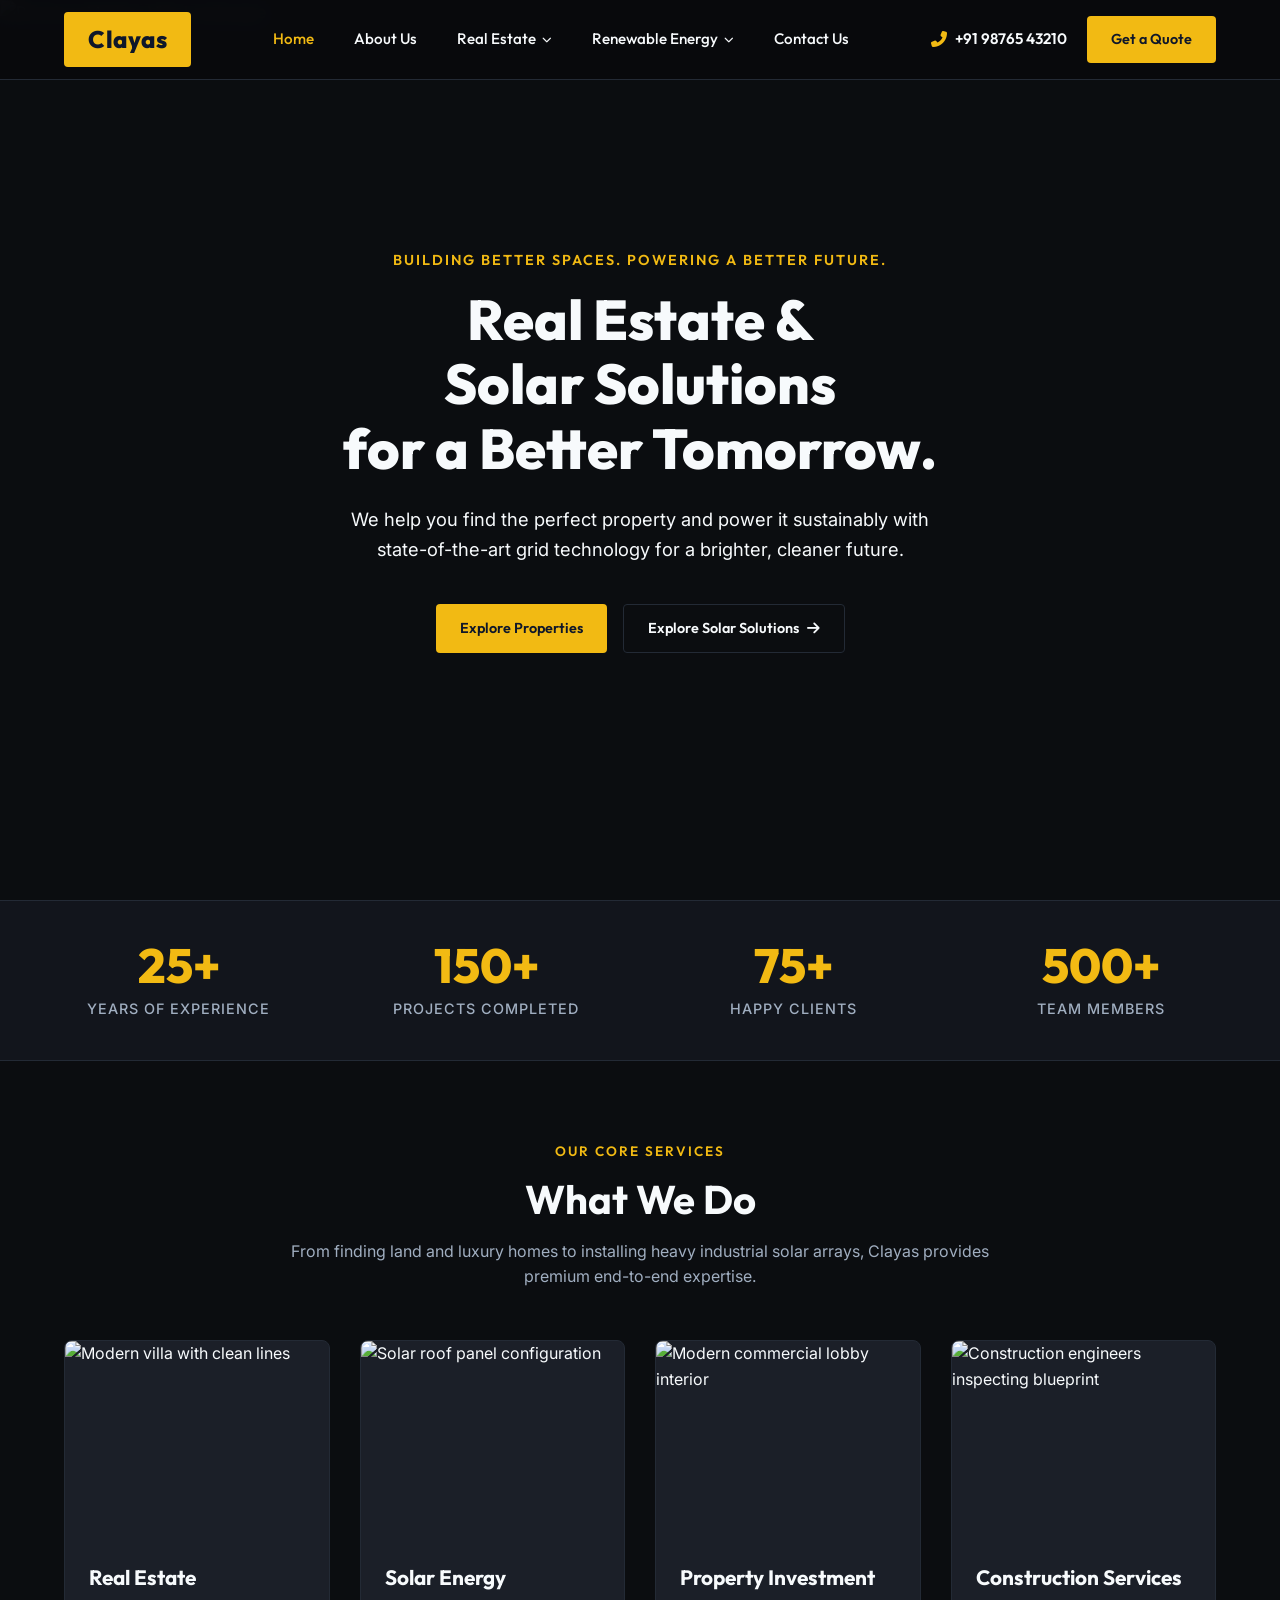
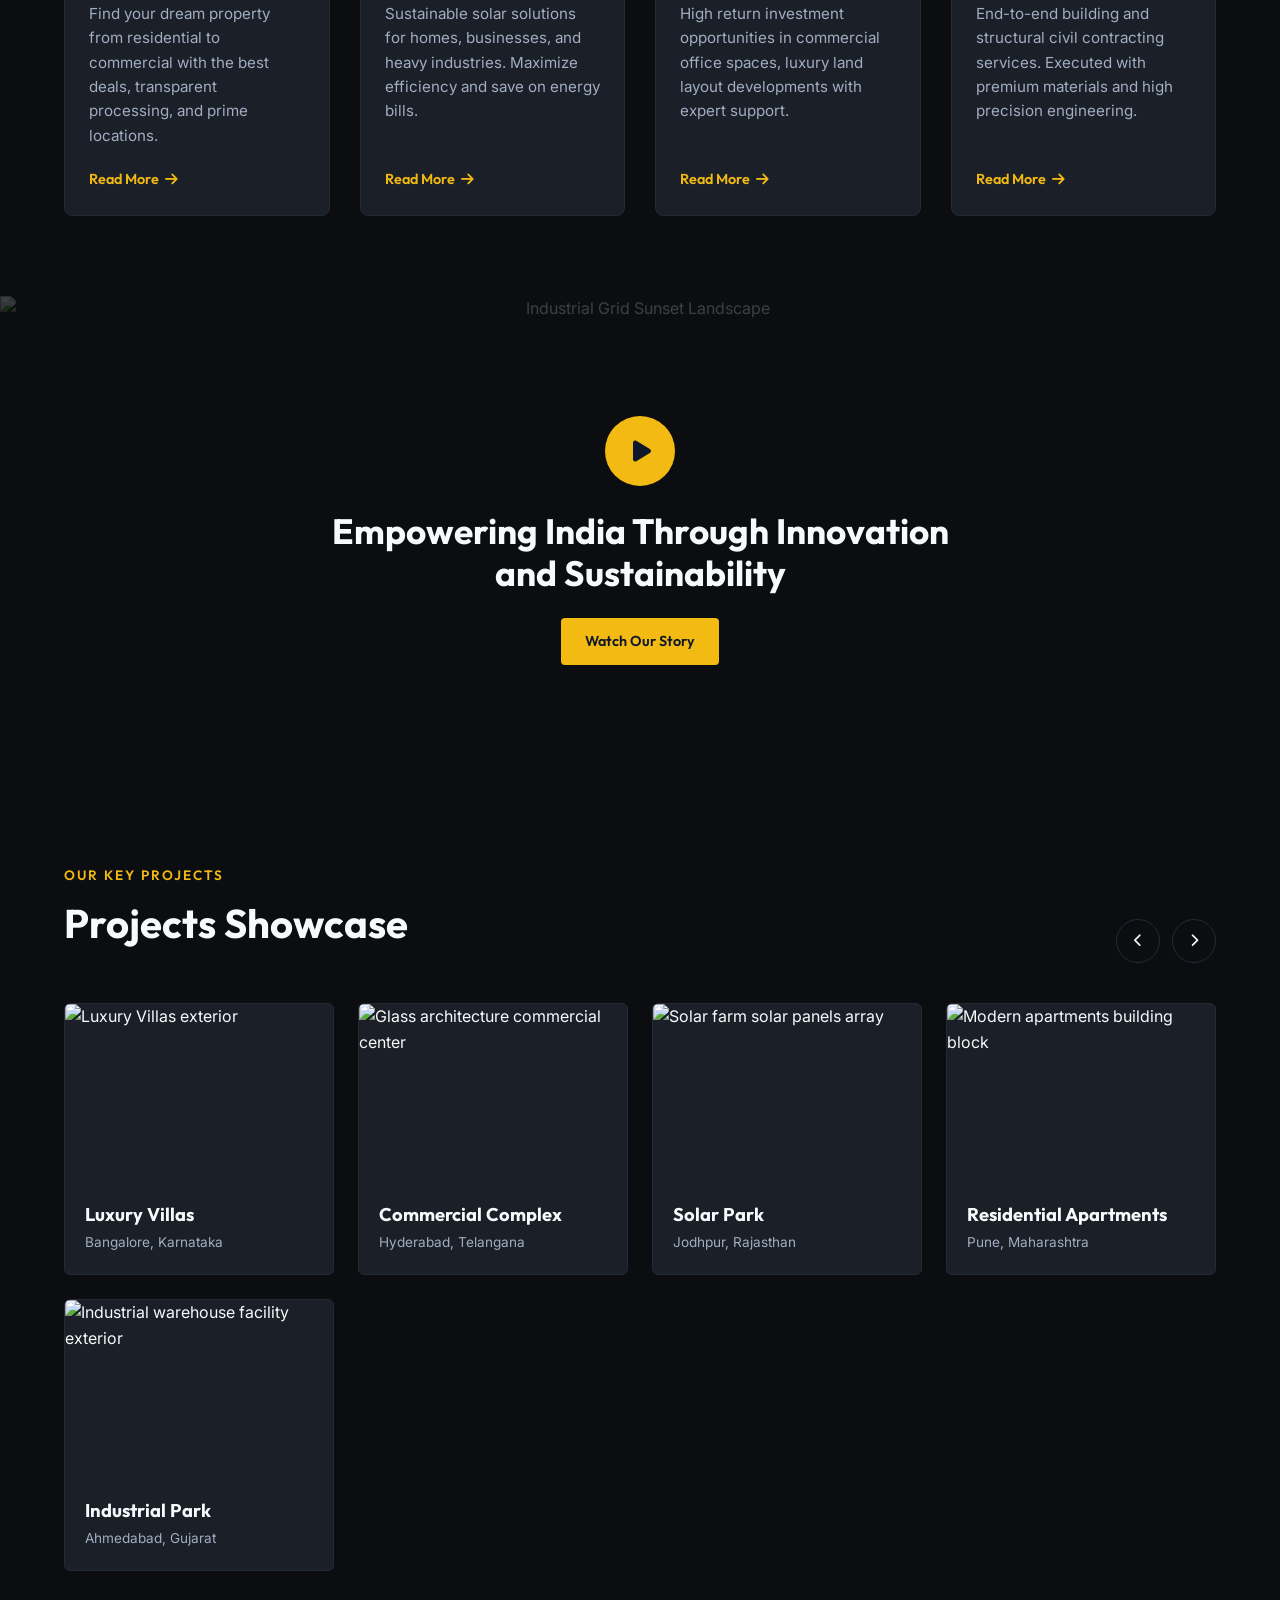
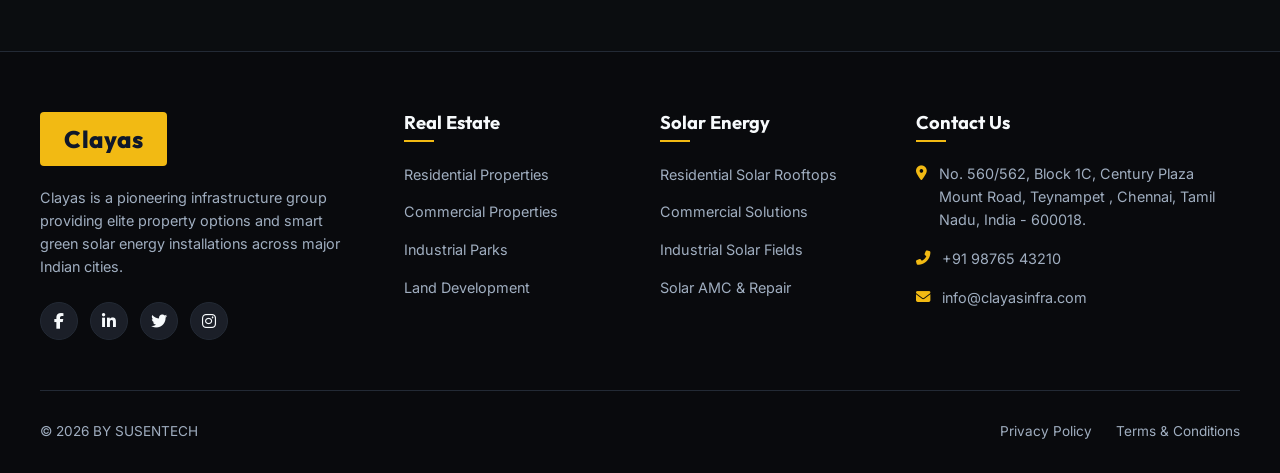
==== commit ce3a540e: "Add files via upload" ====
--- a/realestate/index.html
+++ b/realestate/index.html
@@ -4,7 +4,8 @@
 <head>
   <meta charset="UTF-8">
   <meta name="viewport" content="width=device-width, initial-scale=1.0">
-  <title>Clayas - Real Estate & Solar Solutions</title>
+  <title>CLAYAS INDUSTRIAL INFRASTRUCTURES PRIVATE LIMITED
+  </title>
   <meta name="description"
     content="Clayas specializes in premium real estate developments and sustainable solar energy solutions for residential, commercial, and industrial projects.">
 
@@ -331,7 +332,7 @@
         <div class="footer-contact-info">
           <div class="footer-contact-item">
             <i class="fas fa-map-marker-alt"></i>
-            <p>123, Green Avenue, 8th Floor, Bengaluru, Karnataka - 560001</p>
+            <p> No. 560/562, Block 1C, Century Plaza Mount Road, Teynampet , Chennai, Tamil Nadu, India - 600018.</p>
           </div>
           <div class="footer-contact-item">
             <i class="fas fa-phone-alt"></i>
@@ -339,7 +340,7 @@
           </div>
           <div class="footer-contact-item">
             <i class="fas fa-envelope"></i>
-            <p>info@clayas.com</p>
+            <p>info@clayasinfra.com</p>
           </div>
         </div>
       </div>
--- a/realestate/css/style.css
+++ b/realestate/css/style.css
@@ -7,35 +7,45 @@
 
 /* CSS Variables */
 :root {
-  --bg-primary: #0b0d10;      /* Deep dark background */
-  --bg-secondary: #12151c;    /* Card & alternative section background */
-  --bg-card: #1b1f28;         /* Inside card/elements background */
-  --bg-nav: #090a0d;          /* Header background */
-  
-  --accent-gold: #f2ba13;     /* Main Clayas Brand Yellow/Gold */
+  --bg-primary: #0b0d10;
+  /* Deep dark background */
+  --bg-secondary: #12151c;
+  /* Card & alternative section background */
+  --bg-card: #1b1f28;
+  /* Inside card/elements background */
+  --bg-nav: #090a0d;
+  /* Header background */
+
+  --accent-gold: #f2ba13;
+  /* Main Clayas Brand Yellow/Gold */
   --accent-gold-hover: #d19e0a;
   --accent-gold-rgb: 242, 186, 19;
-  
-  --text-light: #f7fafc;      /* Primary text */
-  --text-muted: #a0aec0;      /* Secondary text */
-  --text-dark: #0f172a;       /* Dark text for gold elements */
-  
+
+  --text-light: #f7fafc;
+  /* Primary text */
+  --text-muted: #a0aec0;
+  /* Secondary text */
+  --text-dark: #0f172a;
+  /* Dark text for gold elements */
+
   --border-color: #232a35;
   --border-glow: rgba(242, 186, 19, 0.15);
-  
+
   --font-heading: 'Outfit', sans-serif;
   --font-body: 'Inter', sans-serif;
-  
+
   --transition-fast: 0.2s ease;
   --transition-normal: 0.3s cubic-bezier(0.4, 0, 0.2, 1);
   --transition-slow: 0.5s ease;
-  
+
   --max-width: 1200px;
   --header-height: 80px;
 }
 
 /* Resets */
-*, *::before, *::after {
+*,
+*::before,
+*::after {
   box-sizing: border-box;
   margin: 0;
   padding: 0;
@@ -58,19 +68,27 @@
 ::-webkit-scrollbar {
   width: 8px;
 }
+
 ::-webkit-scrollbar-track {
   background: var(--bg-primary);
 }
+
 ::-webkit-scrollbar-thumb {
   background: var(--border-color);
   border-radius: 4px;
 }
+
 ::-webkit-scrollbar-thumb:hover {
   background: var(--accent-gold);
 }
 
 /* Typography */
-h1, h2, h3, h4, h5, h6 {
+h1,
+h2,
+h3,
+h4,
+h5,
+h6 {
   font-family: var(--font-heading);
   font-weight: 700;
   line-height: 1.2;
@@ -174,7 +192,8 @@
   cursor: pointer;
 }
 
-.nav-link:hover, .nav-link.active {
+.nav-link:hover,
+.nav-link.active {
   color: var(--accent-gold);
 }
 
@@ -199,7 +218,7 @@
   transform: translateY(10px);
   transition: opacity var(--transition-normal), transform var(--transition-normal), visibility var(--transition-normal);
   z-index: 1010;
-  box-shadow: 0 10px 25px rgba(0,0,0,0.5);
+  box-shadow: 0 10px 25px rgba(0, 0, 0, 0.5);
   box-shadow: 0 0 20px var(--border-glow);
 }
 
@@ -400,7 +419,8 @@
   width: 100%;
   height: 100%;
   object-fit: cover;
-  filter: brightness(0.35); /* Darken images for visual overlay clarity */
+  filter: brightness(0.35);
+  /* Darken images for visual overlay clarity */
 }
 
 .hero-content {
@@ -727,7 +747,7 @@
   position: relative;
   border-radius: 8px;
   overflow: hidden;
-  box-shadow: 0 20px 40px rgba(0,0,0,0.5);
+  box-shadow: 0 20px 40px rgba(0, 0, 0, 0.5);
   box-shadow: 0 0 30px var(--border-glow);
 }
 
@@ -747,7 +767,7 @@
   border-radius: 6px;
   font-family: var(--font-heading);
   text-align: center;
-  box-shadow: 0 10px 30px rgba(0,0,0,0.3);
+  box-shadow: 0 10px 30px rgba(0, 0, 0, 0.3);
 }
 
 .floating-badge .number {
@@ -844,7 +864,7 @@
 .journey-img-item {
   border-radius: 6px;
   overflow: hidden;
-  box-shadow: 0 10px 25px rgba(0,0,0,0.3);
+  box-shadow: 0 10px 25px rgba(0, 0, 0, 0.3);
 }
 
 .journey-img-item img {
@@ -966,7 +986,7 @@
   display: flex;
   justify-content: space-between;
   align-items: center;
-  box-shadow: 0 15px 30px rgba(0,0,0,0.3);
+  box-shadow: 0 15px 30px rgba(0, 0, 0, 0.3);
   position: relative;
   overflow: hidden;
 }
@@ -978,7 +998,7 @@
   right: 0;
   width: 300px;
   height: 300px;
-  background: radial-gradient(circle, rgba(242,186,19,0.05) 0%, transparent 70%);
+  background: radial-gradient(circle, rgba(242, 186, 19, 0.05) 0%, transparent 70%);
   z-index: 1;
 }
 
@@ -1060,7 +1080,7 @@
   width: 60px;
   height: 60px;
   border-radius: 50%;
-  background-color: rgba(242,186,19,0.1);
+  background-color: rgba(242, 186, 19, 0.1);
   color: var(--accent-gold);
   display: flex;
   align-items: center;
@@ -1143,7 +1163,7 @@
   border: 1px solid var(--border-color);
   border-radius: 8px;
   padding: 40px;
-  box-shadow: 0 15px 35px rgba(0,0,0,0.3);
+  box-shadow: 0 15px 35px rgba(0, 0, 0, 0.3);
 }
 
 .form-group {
@@ -1388,7 +1408,7 @@
   display: flex;
   align-items: center;
   gap: 16px;
-  box-shadow: 0 10px 30px rgba(0,0,0,0.5);
+  box-shadow: 0 10px 30px rgba(0, 0, 0, 0.5);
   transform: translateY(100px);
   opacity: 0;
   visibility: hidden;
@@ -1413,6 +1433,37 @@
 
 .success-popup-text p {
   font-size: 0.85rem;
+}
+
+.map-section{
+    position:relative;
+}
+
+.map-overlay-card{
+    position:absolute;
+    top:50%;
+    left:8%;
+    transform:translateY(-50%);
+    z-index:10;
+    background:#fff;
+    padding:30px;
+    border-radius:12px;
+    box-shadow:0 10px 30px rgba(0,0,0,.2);
+}
+
+.map-section iframe {
+    width: 100%;
+    height: 600px;
+    border: 0;
+    display: block;
+}
+
+
+
+@media (max-width:768px) {
+    .map-section iframe {
+        height: 400px;
+    }
 }
 
 /* Animations */
@@ -1421,6 +1472,7 @@
     opacity: 0;
     transform: translateY(30px);
   }
+
   to {
     opacity: 1;
     transform: translateY(0);
@@ -1431,21 +1483,30 @@
   0% {
     box-shadow: 0 0 0 0 rgba(242, 186, 19, 0.4);
   }
+
   70% {
     box-shadow: 0 0 0 15px rgba(242, 186, 19, 0);
   }
+
   100% {
     box-shadow: 0 0 0 0 rgba(242, 186, 19, 0);
   }
 }
 
 @keyframes bounce {
-  0%, 20%, 50%, 80%, 100% {
+
+  0%,
+  20%,
+  50%,
+  80%,
+  100% {
     transform: translate(-50%, -50%) translateY(0);
   }
+
   40% {
     transform: translate(-50%, -50%) translateY(-10px);
   }
+
   60% {
     transform: translate(-50%, -50%) translateY(-5px);
   }
@@ -1458,19 +1519,19 @@
     grid-template-columns: repeat(2, 1fr);
     gap: 30px;
   }
-  
+
   .re-services-grid {
     grid-template-columns: repeat(2, 1fr);
   }
-  
+
   .solar-benefits-grid {
     grid-template-columns: repeat(3, 1fr);
   }
-  
+
   .props-grid {
     grid-template-columns: repeat(2, 1fr);
   }
-  
+
   .footer-container {
     grid-template-columns: repeat(2, 1fr);
     gap: 30px;
@@ -1481,40 +1542,40 @@
   :root {
     --header-height: 70px;
   }
-  
+
   section {
     padding: 60px 20px;
   }
-  
+
   .section-title {
     font-size: 2rem;
   }
-  
+
   .hero-title {
     font-size: 2.2rem;
   }
-  
+
   .hero-desc {
     font-size: 1rem;
   }
-  
+
   .hero-btns {
     flex-direction: column;
     align-items: center;
     gap: 12px;
     width: 100%;
   }
-  
+
   .hero-btns .btn {
     width: 80%;
     max-width: 300px;
   }
-  
+
   /* Mobile Navigation Menu */
   .mobile-nav-toggle {
     display: flex;
   }
-  
+
   .nav-menu {
     position: fixed;
     top: var(--header-height);
@@ -1530,11 +1591,11 @@
     overflow-y: auto;
     z-index: 999;
   }
-  
+
   .nav-menu.open {
     left: 0;
   }
-  
+
   .nav-list {
     flex-direction: column;
     align-items: flex-start;
@@ -1542,7 +1603,7 @@
     height: auto;
     gap: 0;
   }
-  
+
   .nav-item {
     width: 100%;
     height: auto;
@@ -1550,14 +1611,14 @@
     align-items: flex-start;
     border-bottom: 1px solid var(--border-color);
   }
-  
+
   .nav-link {
     width: 100%;
     padding: 16px 8px;
     justify-content: space-between;
     font-size: 1.1rem;
   }
-  
+
   /* Mobile Accordion Dropdowns */
   .dropdown-menu {
     position: static;
@@ -1566,84 +1627,86 @@
     border-radius: 0;
     box-shadow: none;
     padding: 0 0 12px 16px;
-    display: none; /* Controlled by JS accordion toggling */
+    display: none;
+    /* Controlled by JS accordion toggling */
     opacity: 1;
     visibility: visible;
     transform: none;
   }
-  
+
   .dropdown-menu.active {
     display: block;
   }
-  
+
   .dropdown-item a {
     padding: 10px 8px;
     font-size: 0.95rem;
   }
-  
+
   .right-nav {
-    display: none; /* Hide top bar elements on mobile or move them. We will hide them for a cleaner header, adding contact info inside mobile nav list */
-  }
-  
+    display: none;
+    /* Hide top bar elements on mobile or move them. We will hide them for a cleaner header, adding contact info inside mobile nav list */
+  }
+
   /* Split sections mobile stack */
   .split-hero-container {
     grid-template-columns: 1fr;
     gap: 40px;
   }
-  
+
   .split-hero-text {
     order: -1;
   }
-  
+
   .split-hero-text h1 {
     font-size: 2.2rem;
   }
-  
+
   .values-grid {
     grid-template-columns: repeat(2, 1fr);
   }
-  
+
   .journey-container {
     grid-template-columns: 1fr;
     gap: 40px;
   }
-  
+
   .journey-text {
     order: -1;
   }
-  
+
   .re-services-grid {
     grid-template-columns: 1fr;
   }
-  
+
   .cta-banner-card {
     flex-direction: column;
     padding: 40px 24px;
     text-align: center;
     gap: 30px;
   }
-  
+
   .cta-banner-left {
     max-width: 100%;
   }
-  
+
   .cta-banner-left h2 {
     font-size: 1.8rem;
   }
-  
+
   .props-grid {
     grid-template-columns: 1fr;
   }
-  
+
   .solar-benefits-grid {
     grid-template-columns: repeat(2, 1fr);
   }
-  
+
   .contact-container {
     grid-template-columns: 1fr;
     gap: 40px;
   }
-  
+
   .contact-form-card {
     padding: 30px 20px;
   }
@@ -1653,26 +1716,26 @@
   .stats-grid {
     grid-template-columns: 1fr;
   }
-  
+
   .values-grid {
     grid-template-columns: 1fr;
   }
-  
+
   .solar-benefits-grid {
     grid-template-columns: 1fr;
   }
-  
+
   .footer-container {
     grid-template-columns: 1fr;
   }
-  
+
   .map-overlay-card {
     position: static;
     margin-top: 20px;
     max-width: 100%;
   }
-  
+
   .map-section {
     height: 350px;
   }
-}
+}
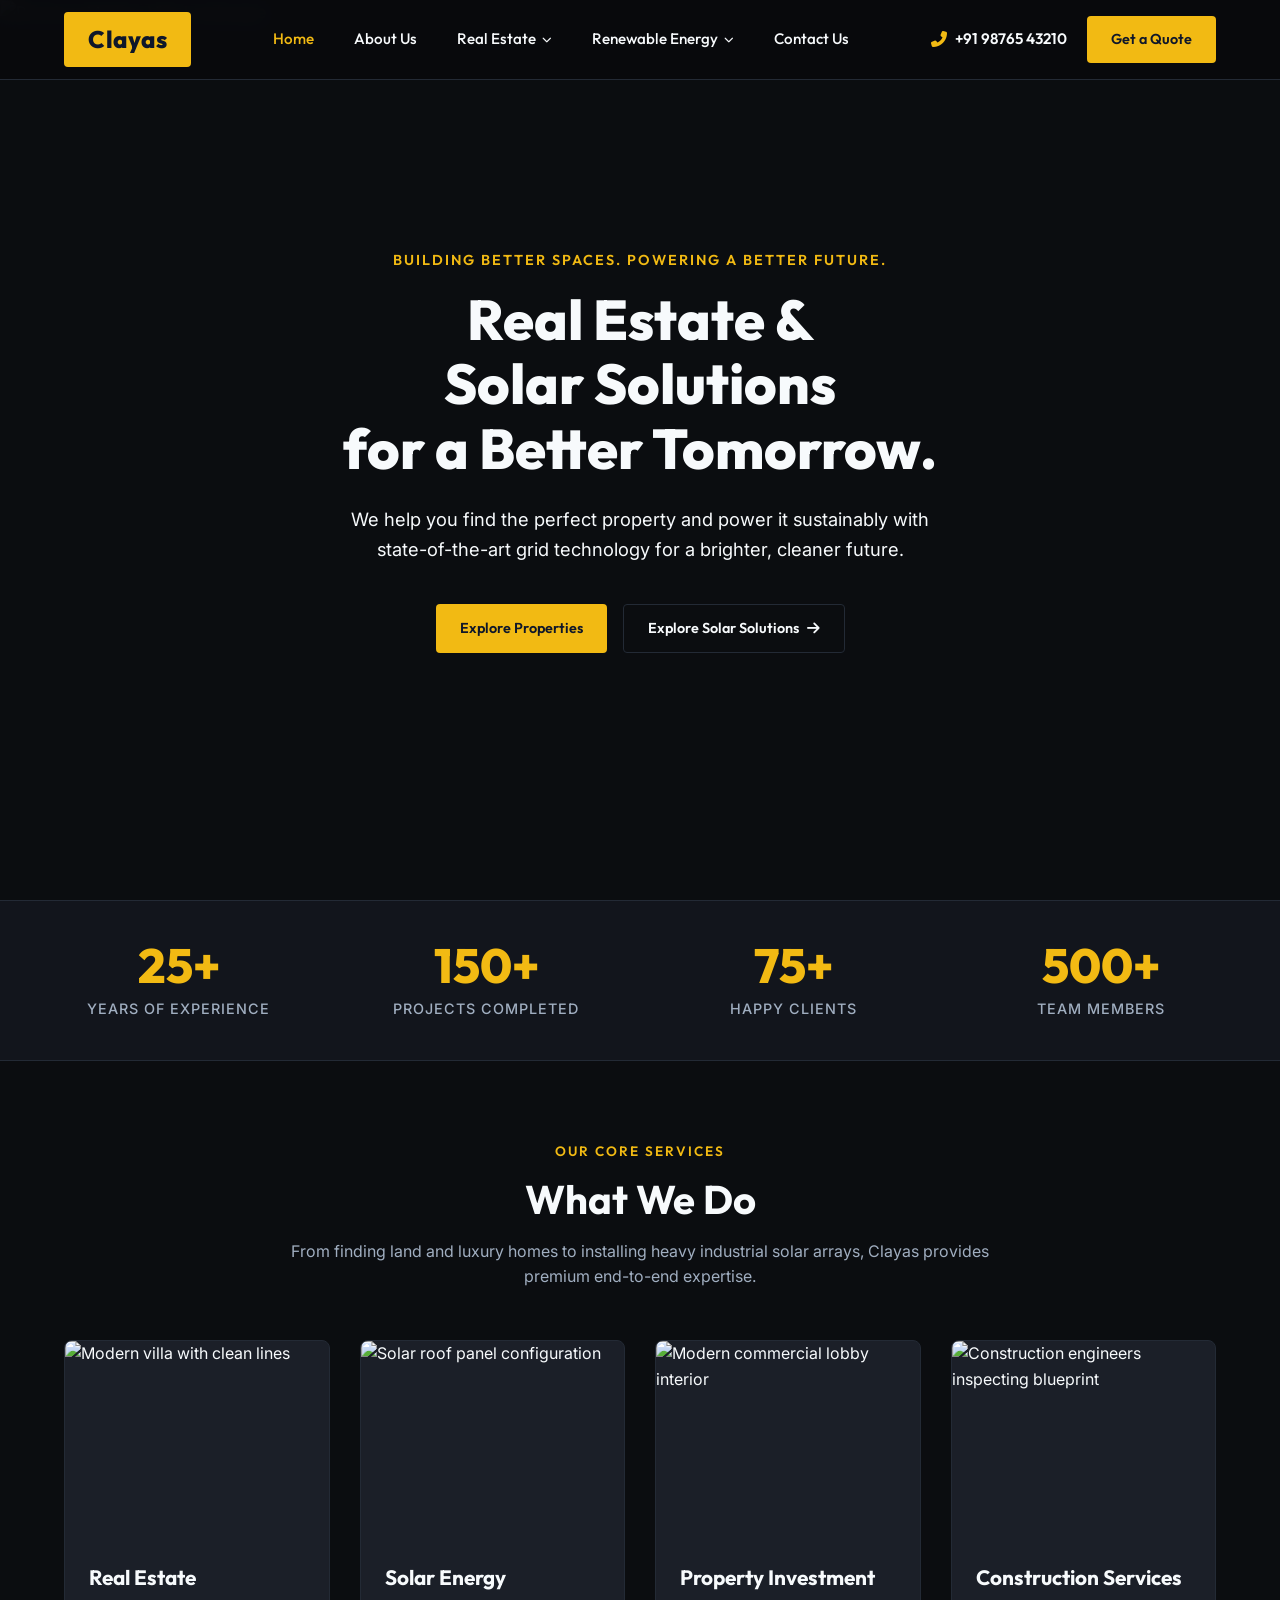
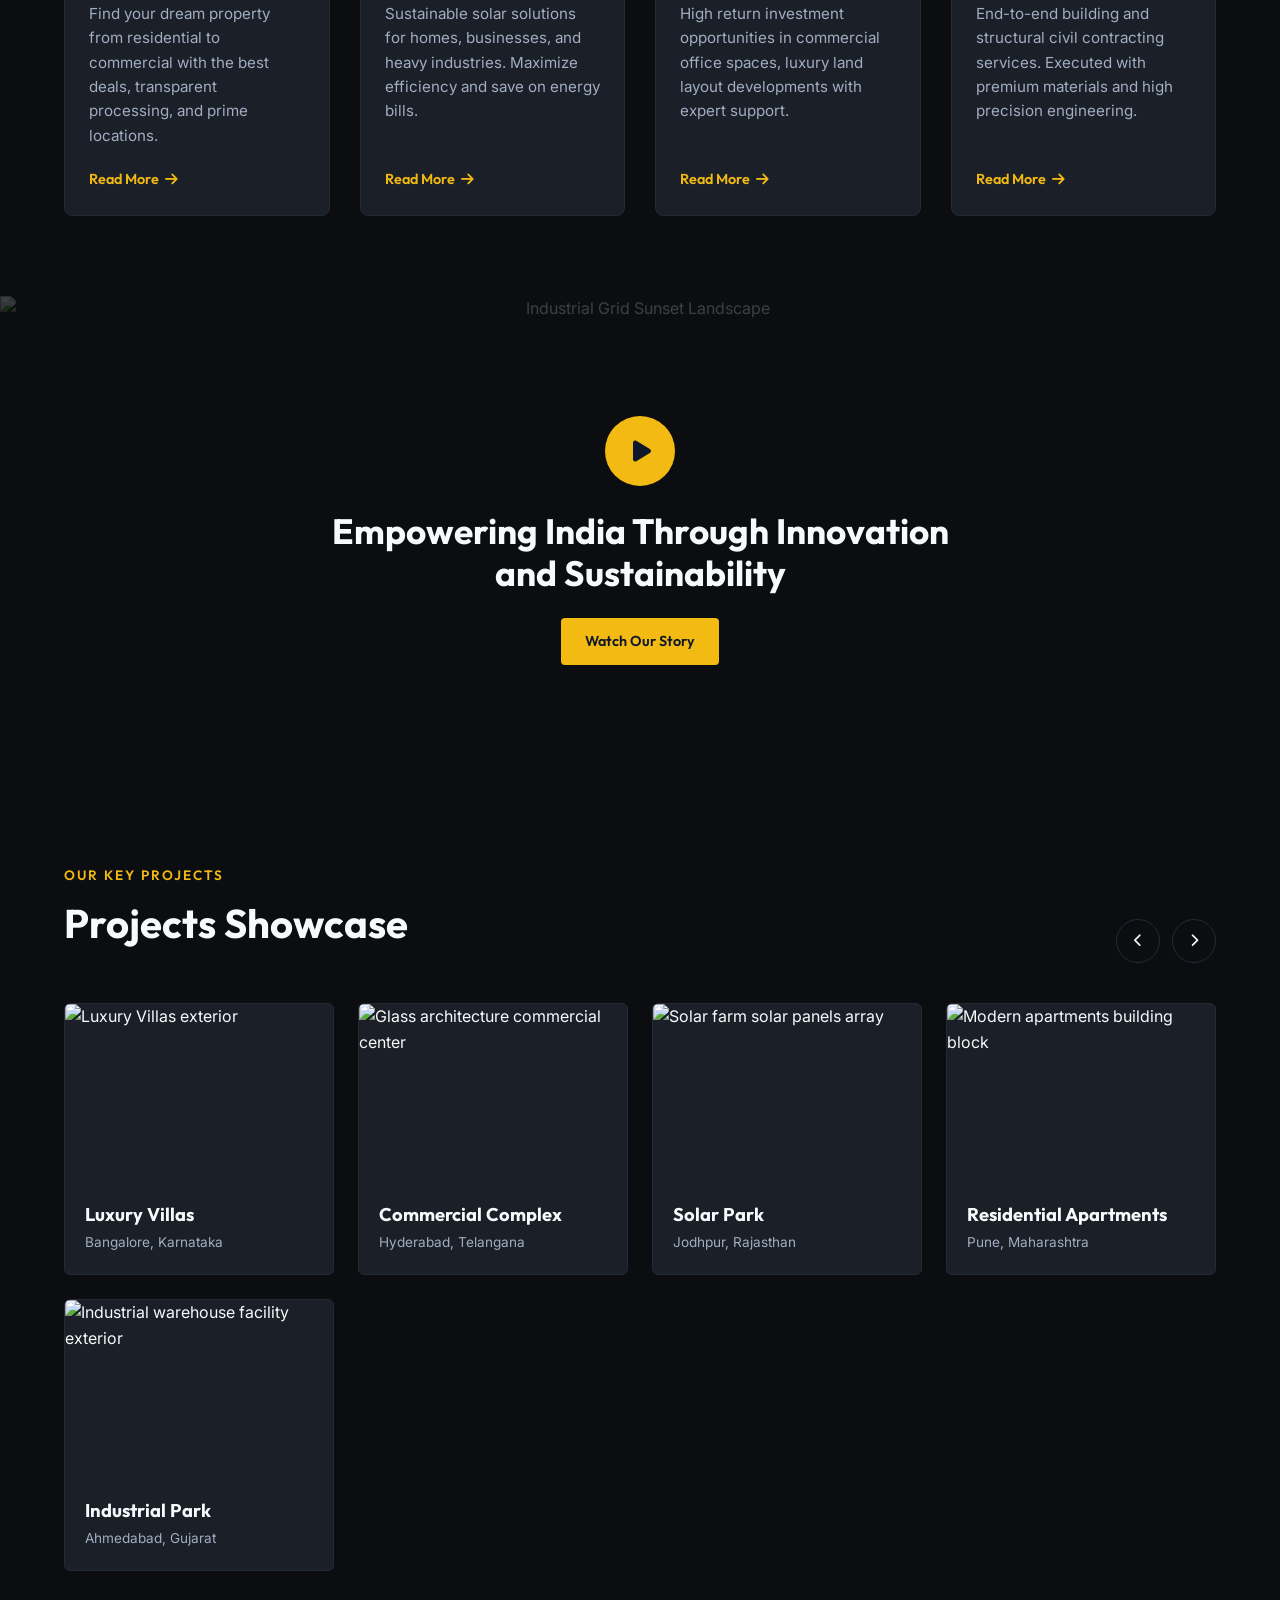
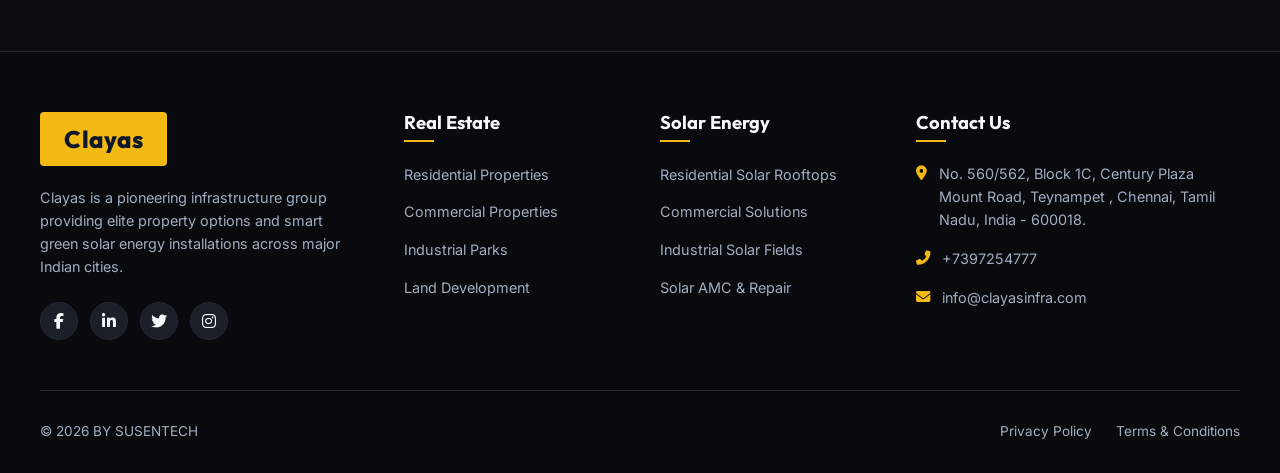
==== commit d2e8d05b: "Update contact phone number in footer" ====
--- a/realestate/index.html
+++ b/realestate/index.html
@@ -336,7 +336,7 @@
           </div>
           <div class="footer-contact-item">
             <i class="fas fa-phone-alt"></i>
-            <p>+91 98765 43210</p>
+            <p>+7397254777</p>
           </div>
           <div class="footer-contact-item">
             <i class="fas fa-envelope"></i>
@@ -360,4 +360,4 @@
   <script src="js/script.js"></script>
 </body>
 
-</html>+</html>
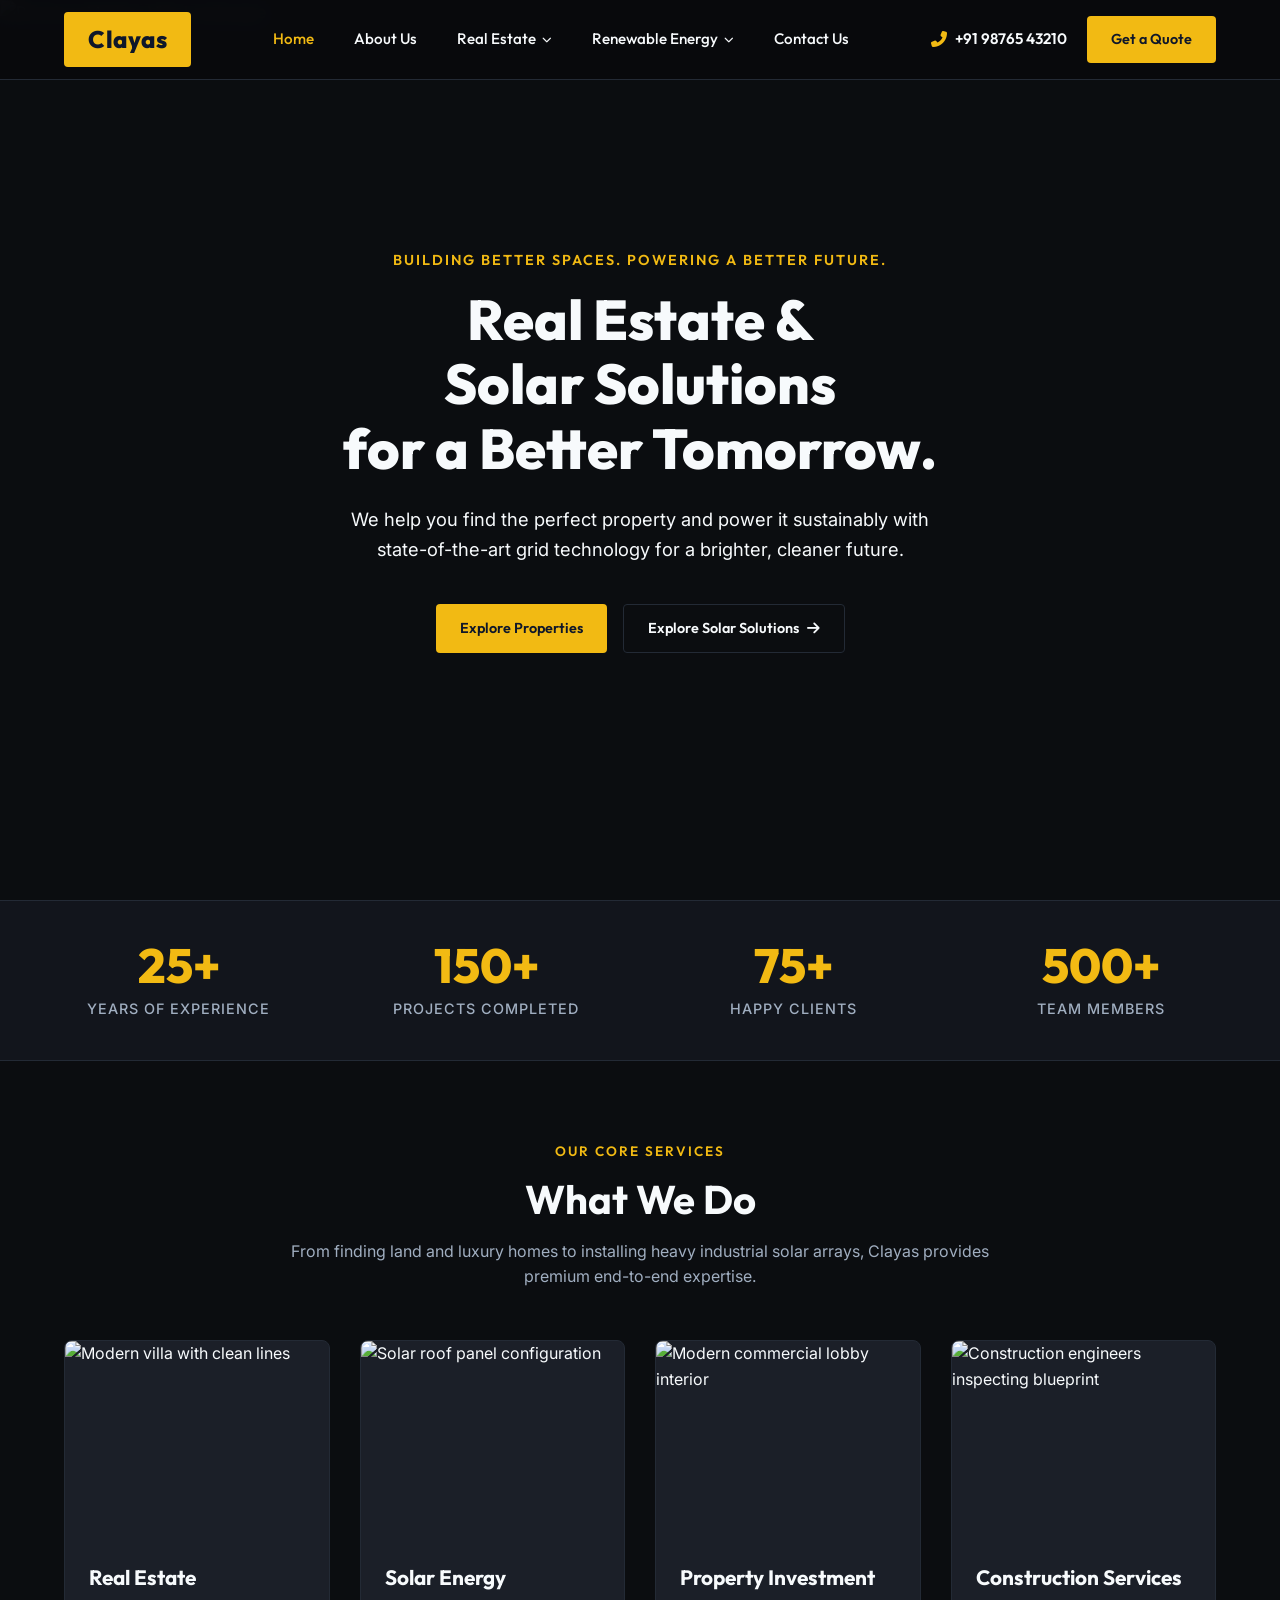
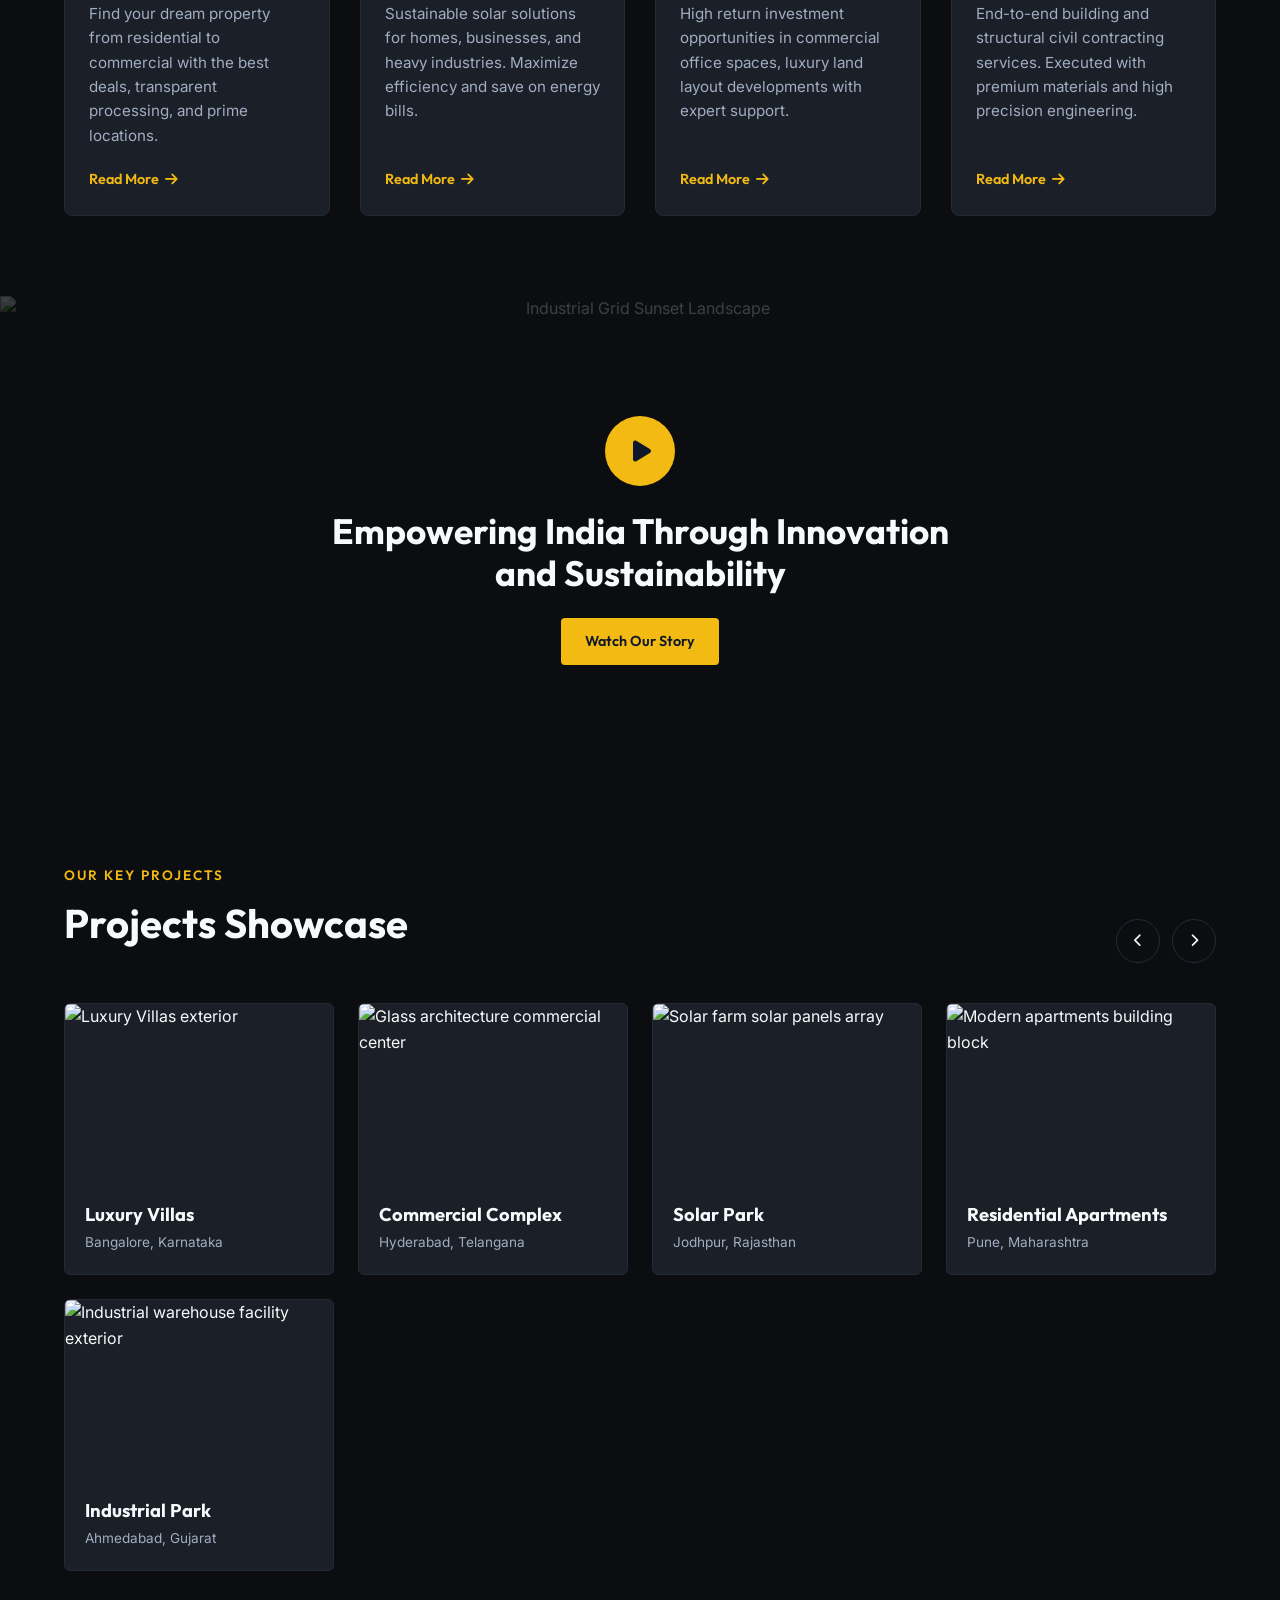
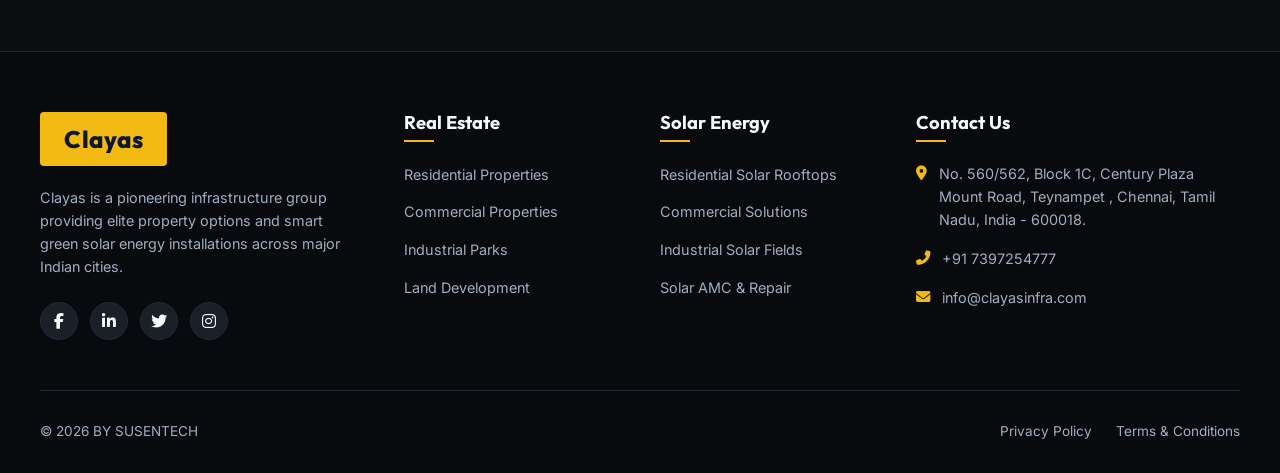
==== commit 11821289: "Update contact phone number format in footer" ====
--- a/realestate/index.html
+++ b/realestate/index.html
@@ -336,7 +336,7 @@
           </div>
           <div class="footer-contact-item">
             <i class="fas fa-phone-alt"></i>
-            <p>+7397254777</p>
+            <p>+91 7397254777</p>
           </div>
           <div class="footer-contact-item">
             <i class="fas fa-envelope"></i>
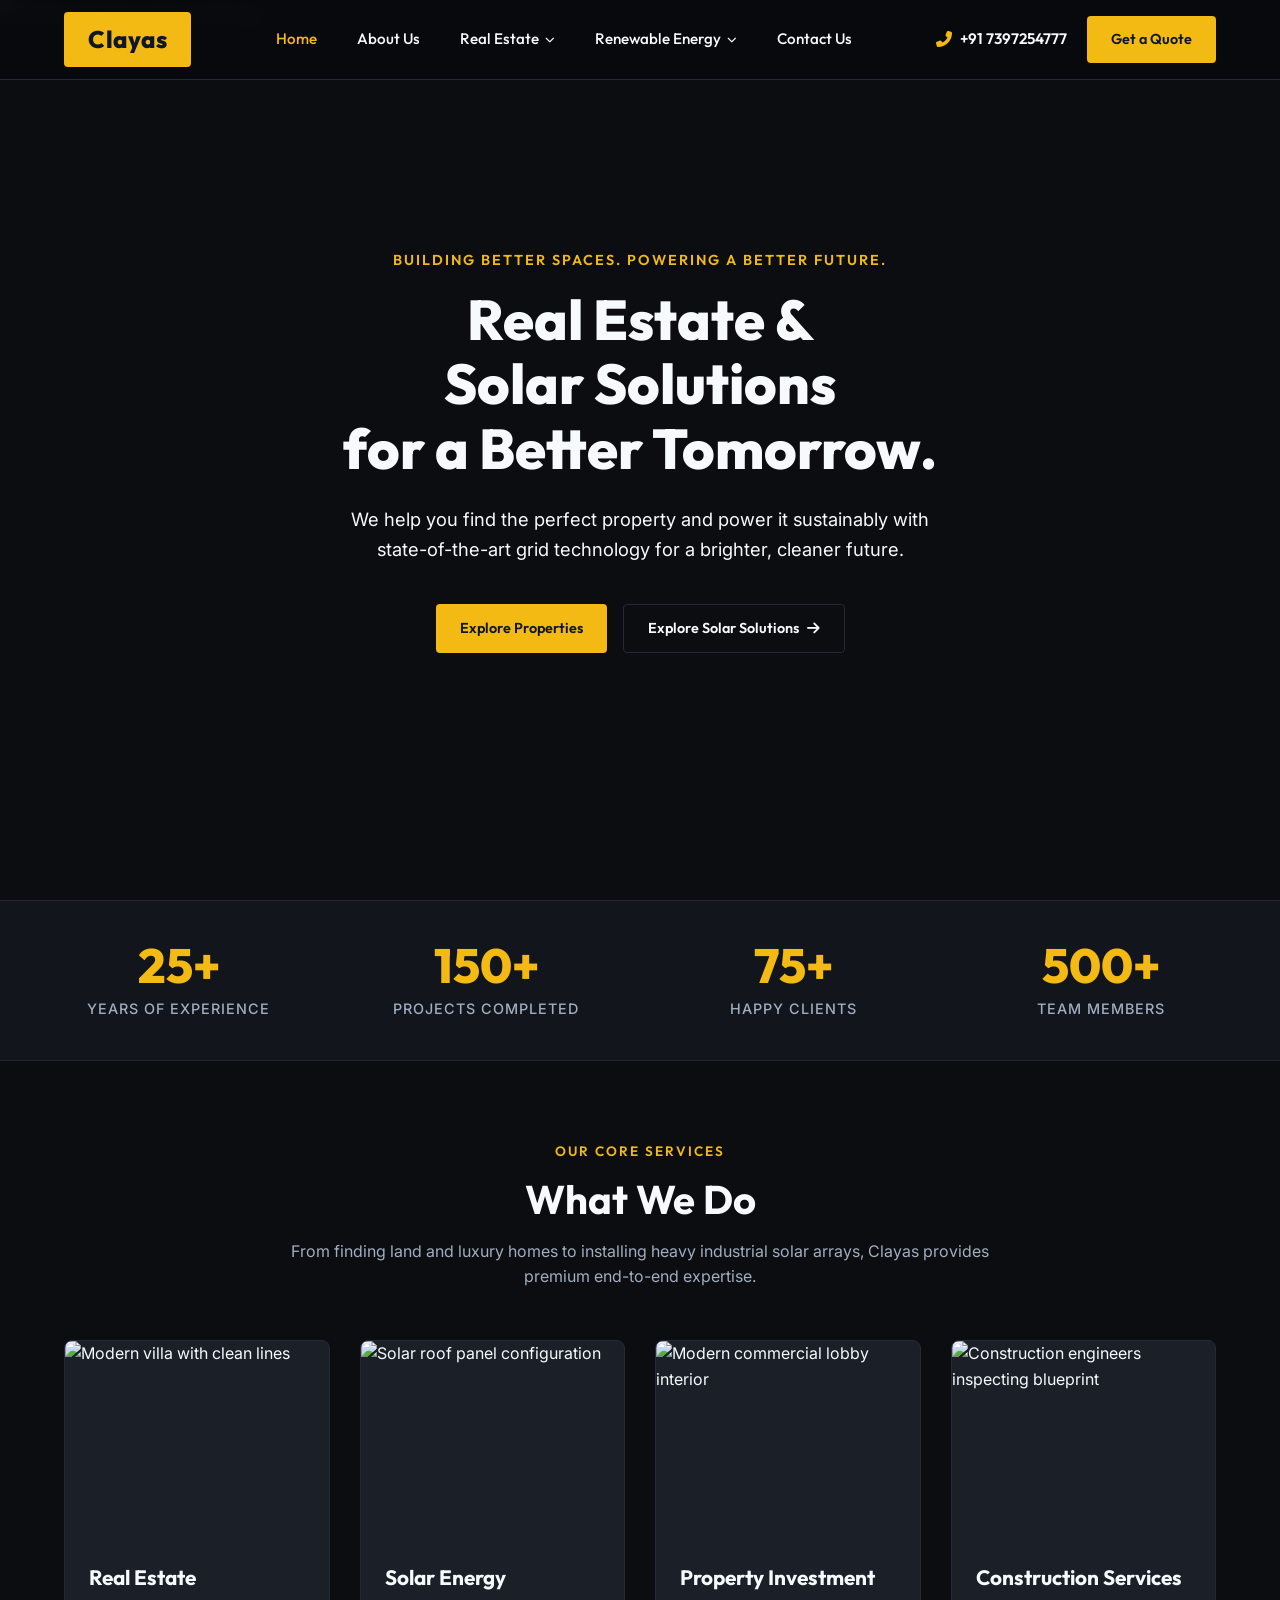
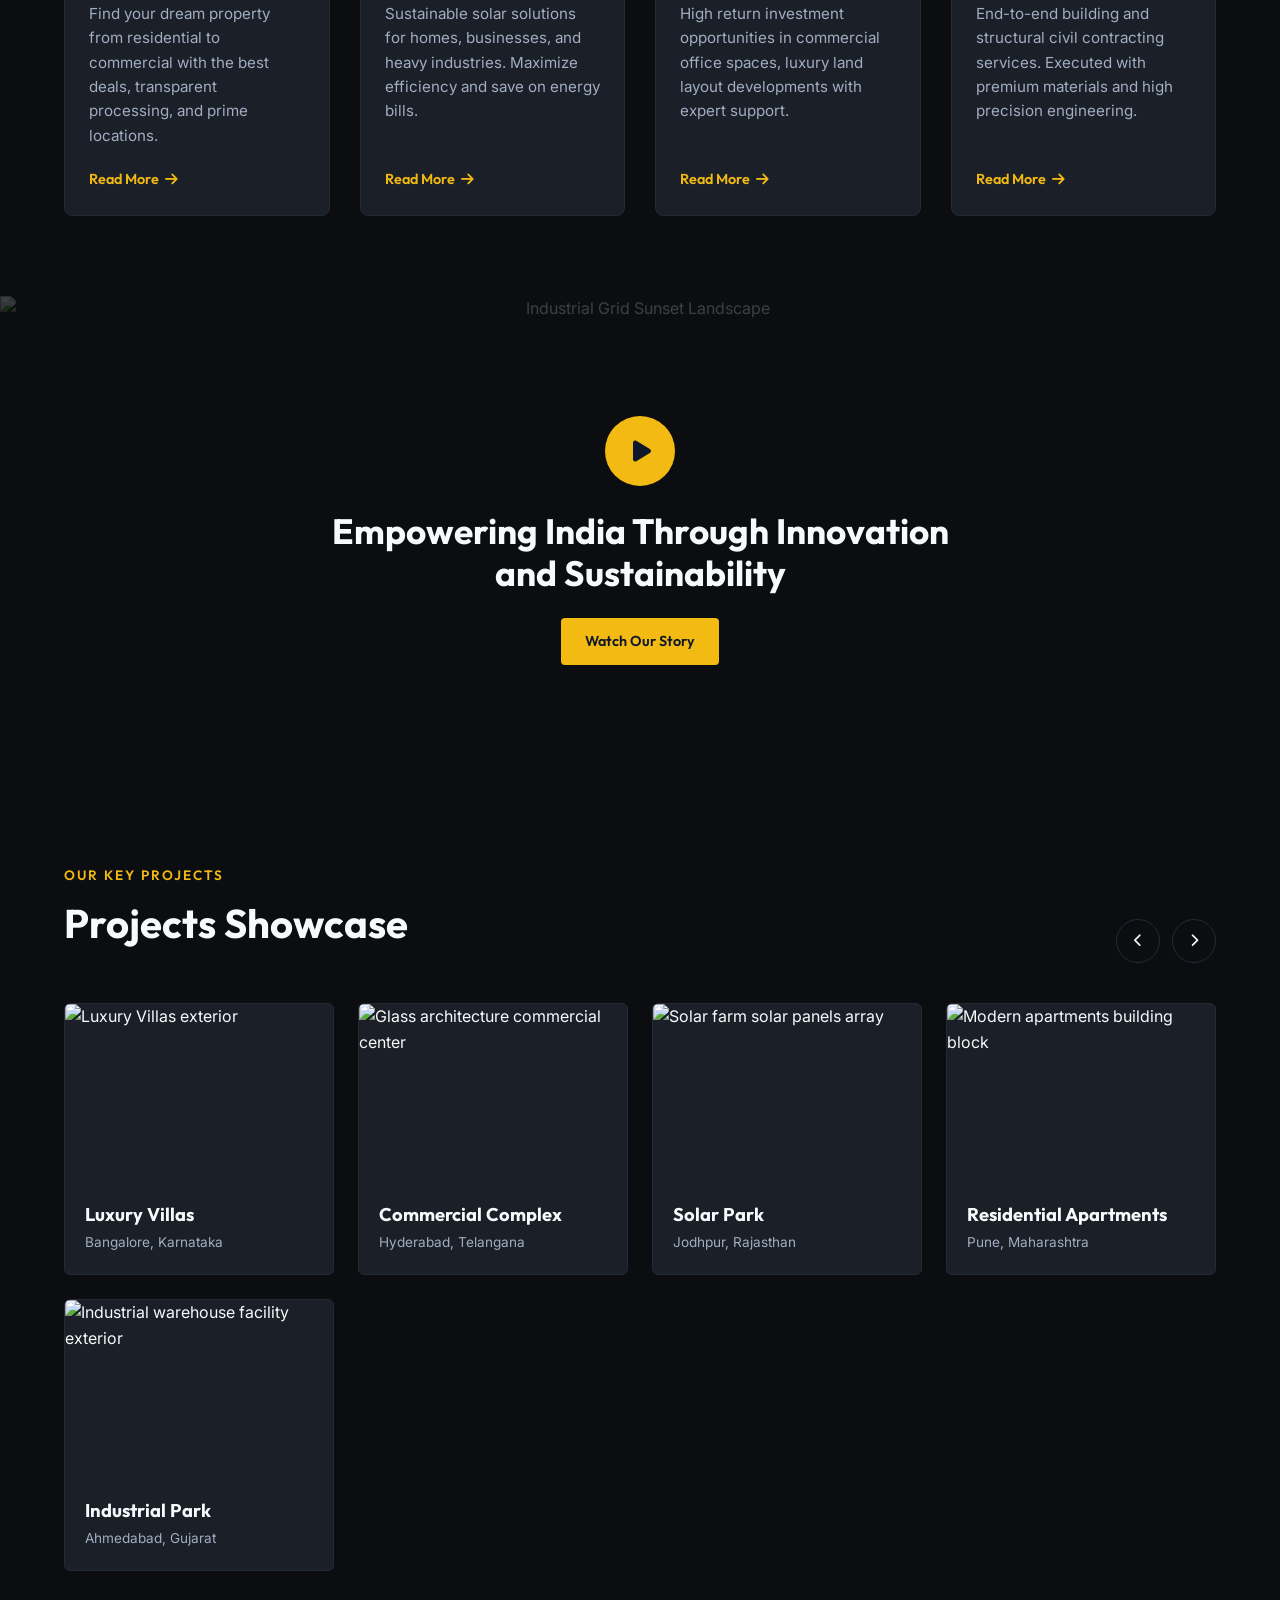
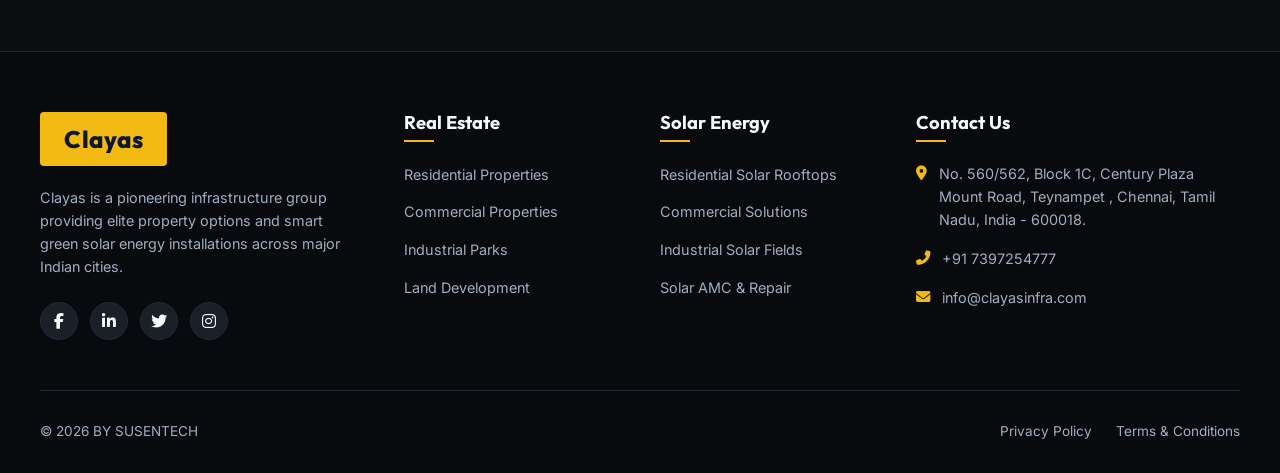
==== commit 36c615f8: "Update phone link in index.html" ====
--- a/realestate/index.html
+++ b/realestate/index.html
@@ -61,8 +61,7 @@
 
       <!-- Right Nav Buttons (Desktop) -->
       <div class="right-nav">
-        <a href="tel:+919876543210" class="phone-link" id="phone-nav"><i class="fas fa-phone-alt"></i> +91 98765
-          43210</a>
+        <a href="tel:+917397254777" class="phone-link" id="phone-nav"><i class="fas fa-phone-alt"></i> +91 7397254777</a>
         <a href="contact.html" class="btn btn-gold" id="cta-quote-nav">Get a Quote</a>
       </div>
 
